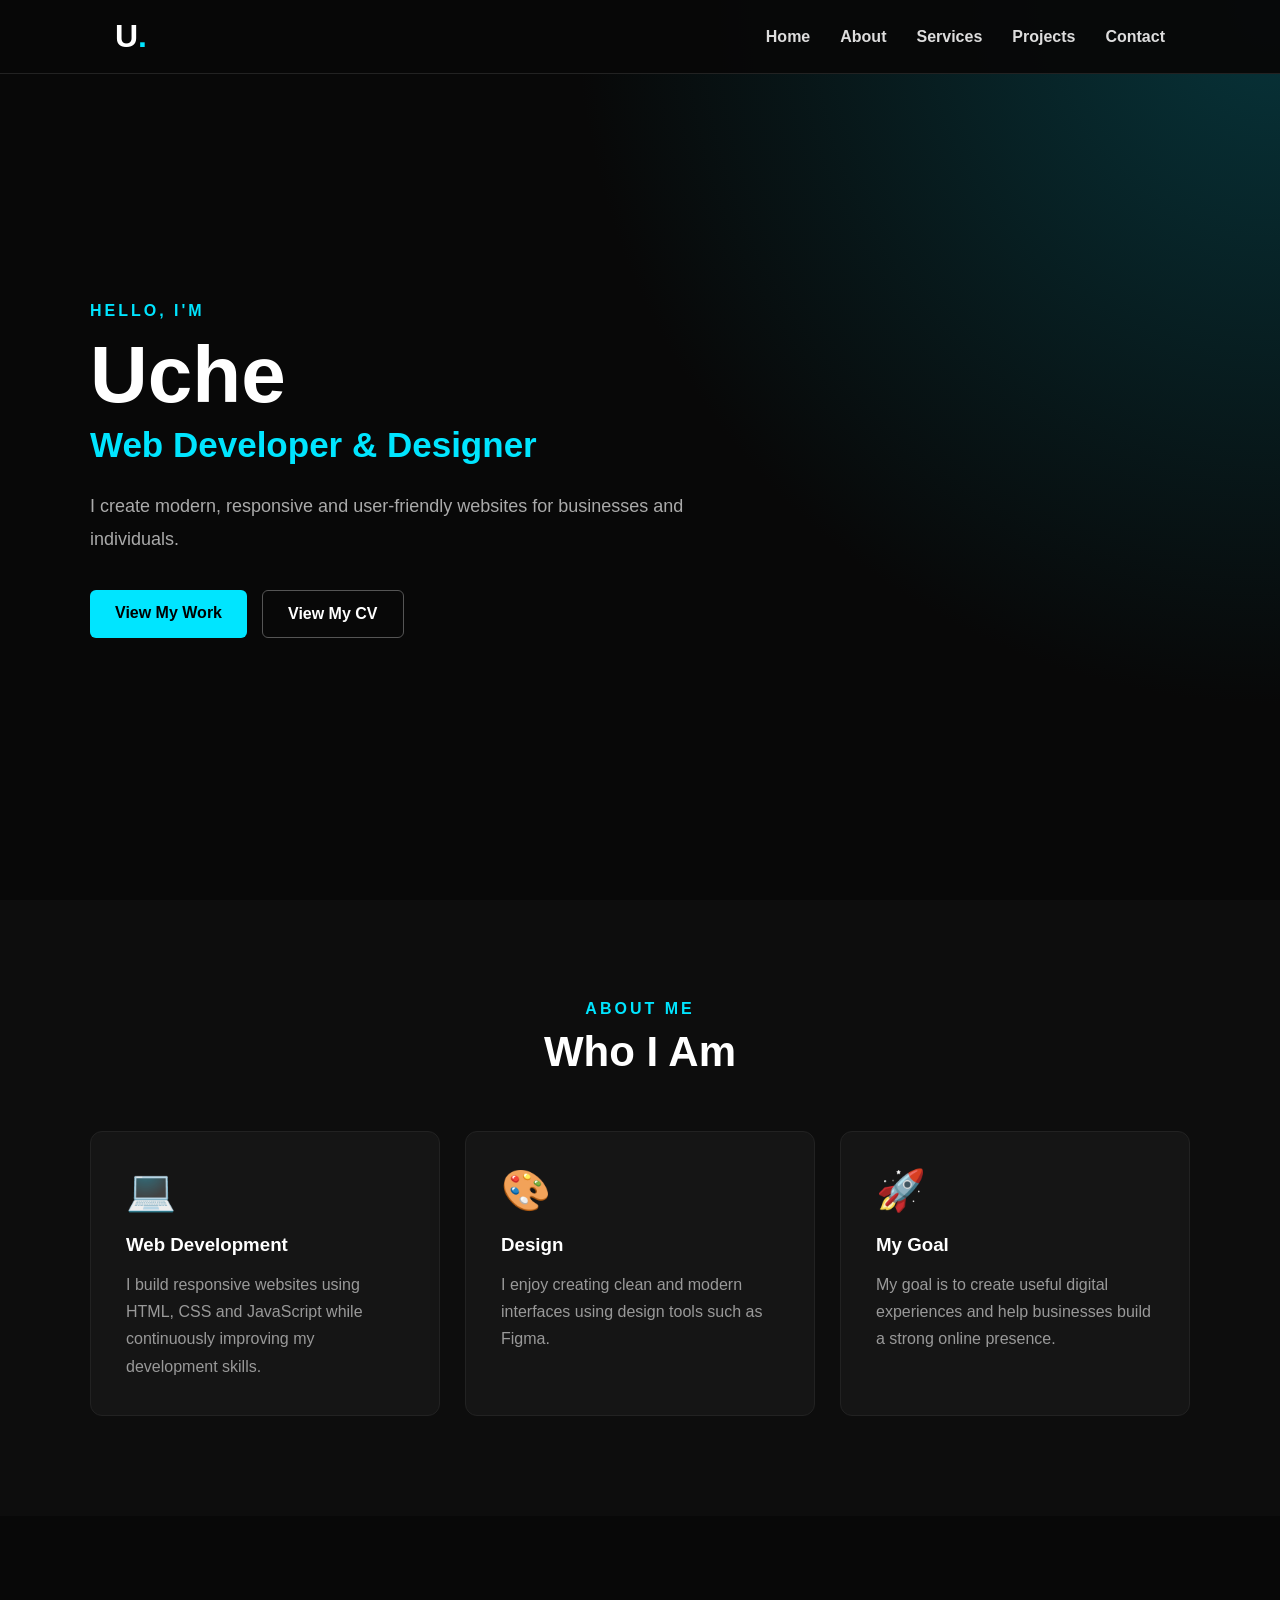
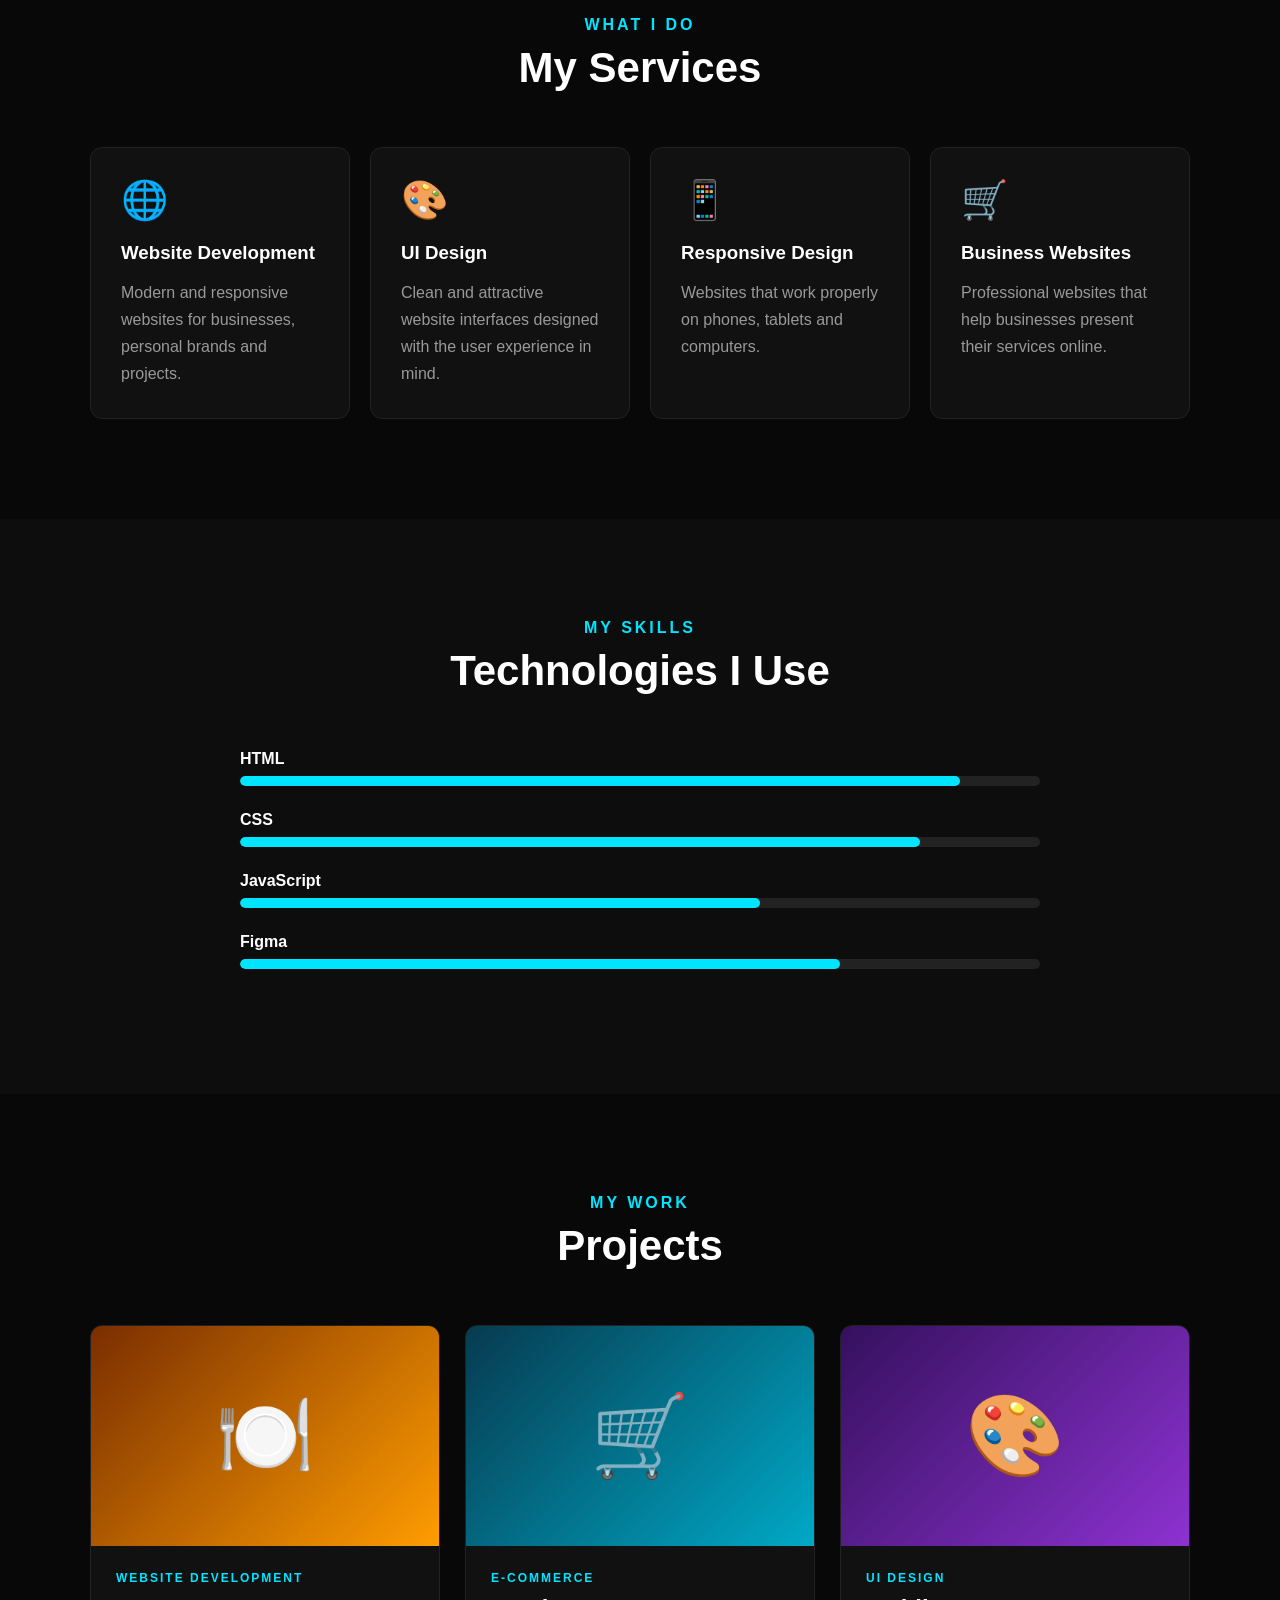
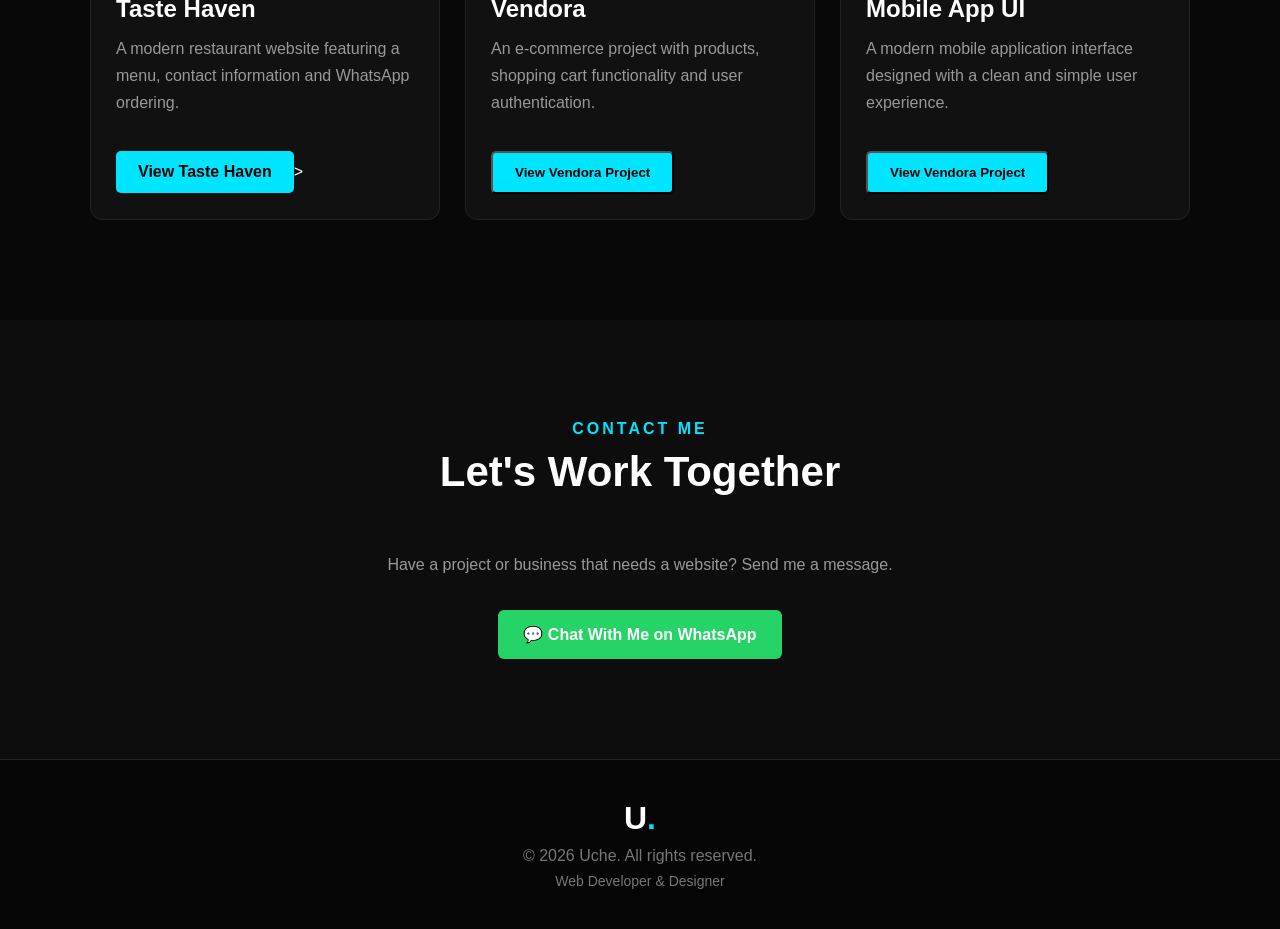
==== index.html @ ce4cdd78 "Update link to Taste Haven project" ====
<!DOCTYPE html>
<html lang="en">
<head>
    <meta charset="UTF-8">
    <meta name="viewport" content="width=device-width, initial-scale=1.0">

    <title>Uche | Web Developer</title>

    <link rel="stylesheet" href="style.css">
</head>

<body>

    <!-- NAVIGATION -->
    <header>
        <nav class="navbar">

            <a href="#home" class="logo">
                U<span>.</span>
            </a>

            <button class="menu-btn" id="menuBtn">
                ☰
            </button>

            <ul class="nav-links" id="navLinks">
                <li><a href="#home">Home</a></li>
                <li><a href="#about">About</a></li>
                <li><a href="#services">Services</a></li>
                <li><a href="#projects">Projects</a></li>
                <li><a href="#contact">Contact</a></li>
            </ul>

        </nav>
    </header>


    <!-- HERO -->
    <section class="hero" id="home">

        <div class="hero-content">

            <p class="hello">HELLO, I'M</p>

            <h1>
                Uche
            </h1>

            <h2>
                Web Developer & Designer
            </h2>

            <p class="hero-text">
                I create modern, responsive and user-friendly
                websites for businesses and individuals.
            </p>


          <div class="hero-buttons">

    <a href="#projects" class="btn">
        View My Work
    </a>

    <a href="cv.html" class="btn outline">
        View My CV
    </a>

</div>
        </div>

    </section>


    <!-- ABOUT -->
    <section class="about" id="about">

        <div class="section-heading">
            <p>ABOUT ME</p>
            <h2>Who I Am</h2>
        </div>

        <div class="about-container">

            <div class="about-box">
                <div class="about-icon">💻</div>

                <h3>Web Development</h3>

                <p>
                    I build responsive websites using HTML,
                    CSS and JavaScript while continuously
                    improving my development skills.
                </p>
            </div>


            <div class="about-box">
                <div class="about-icon">🎨</div>

                <h3>Design</h3>

                <p>
                    I enjoy creating clean and modern
                    interfaces using design tools such
                    as Figma.
                </p>
            </div>


            <div class="about-box">
                <div class="about-icon">🚀</div>

                <h3>My Goal</h3>

                <p>
                    My goal is to create useful digital
                    experiences and help businesses build
                    a strong online presence.
                </p>
            </div>

        </div>

    </section>


    <!-- SERVICES -->
    <section class="services" id="services">

        <div class="section-heading">
            <p>WHAT I DO</p>
            <h2>My Services</h2>
        </div>

        <div class="services-container">

            <div class="service-card">

                <div class="service-icon">
                    🌐
                </div>

                <h3>Website Development</h3>

                <p>
                    Modern and responsive websites for
                    businesses, personal brands and projects.
                </p>

            </div>


            <div class="service-card">

                <div class="service-icon">
                    🎨
                </div>

                <h3>UI Design</h3>

                <p>
                    Clean and attractive website interfaces
                    designed with the user experience in mind.
                </p>

            </div>


            <div class="service-card">

                <div class="service-icon">
                    📱
                </div>

                <h3>Responsive Design</h3>

                <p>
                    Websites that work properly on phones,
                    tablets and computers.
                </p>

            </div>


            <div class="service-card">

                <div class="service-icon">
                    🛒
                </div>

                <h3>Business Websites</h3>

                <p>
                    Professional websites that help businesses
                    present their services online.
                </p>

            </div>

        </div>

    </section>


    <!-- SKILLS -->
    <section class="skills">

        <div class="section-heading">
            <p>MY SKILLS</p>
            <h2>Technologies I Use</h2>
        </div>

        <div class="skills-container">

            <div class="skill">
                <span>HTML</span>
                <div class="skill-bar">
                    <div class="skill-progress html"></div>
                </div>
            </div>


            <div class="skill">
                <span>CSS</span>
                <div class="skill-bar">
                    <div class="skill-progress css"></div>
                </div>
            </div>


            <div class="skill">
                <span>JavaScript</span>
                <div class="skill-bar">
                    <div class="skill-progress javascript"></div>
                </div>
            </div>


            <div class="skill">
                <span>Figma</span>
                <div class="skill-bar">
                    <div class="skill-progress figma"></div>
                </div>
            </div>

        </div>

    </section>


    <!-- PROJECTS -->
    <section class="projects" id="projects">

        <div class="section-heading">
            <p>MY WORK</p>
            <h2>Projects</h2>
        </div>


        <div class="projects-container">

            <!-- PROJECT 1 -->
            <div class="project-card">

                <div class="project-image restaurant">
                    <span>🍽️</span>
                </div>

                <div class="project-content">

                    <p class="project-type">
                        WEBSITE DEVELOPMENT
                    </p>

                    <h3>Taste Haven</h3>

                    <p>
                        A modern restaurant website featuring
                        a menu, contact information and
                        WhatsApp ordering.
                    </p>

<a href="taste-haven/" class="project-button">
    View Taste Haven
</a>>

                </div>

            </div>


            <!-- PROJECT 2 -->
            <div class="project-card">

                <div class="project-image ecommerce">
                    <span>🛒</span>
                </div>

                <div class="project-content">

                    <p class="project-type">
                        E-COMMERCE
                    </p>

                    <h3>Vendora</h3>

                    <p>
                        An e-commerce project with products,
                        shopping cart functionality and
                        user authentication.
                    </p>

                    <button onclick="showComingSoon(this)" class="project-button">
    View Vendora Project
</button>

                </div>

            </div>


            <!-- PROJECT 3 -->
            <div class="project-card">

                <div class="project-image design">
                    <span>🎨</span>
                </div>

                <div class="project-content">

                    <p class="project-type">
                        UI DESIGN
                    </p>

                    <h3>Mobile App UI</h3>

                    <p>
                        A modern mobile application interface
                        designed with a clean and simple
                        user experience.
                    </p>

                    <button onclick="showComingSoon(this)" class="project-button">
    View Vendora Project
</button>

                </div>

            </div>

        </div>

    </section>


    <!-- CONTACT -->
    <section class="contact" id="contact">

        <div class="section-heading">
            <p>CONTACT ME</p>
            <h2>Let's Work Together</h2>
        </div>

        <div class="contact-container">

            <p>
                Have a project or business that needs a website?
                Send me a message.
            </p>

            <a
                href="https://wa.me/2349128685771"
                target="_blank"
                class="whatsapp-btn">

                💬 Chat With Me on WhatsApp

            </a>

        </div>

    </section>


    <!-- FOOTER -->
    <footer>

        <div class="footer-logo">
            U<span>.</span>
        </div>

        <p>
            © 2026 Uche. All rights reserved.
        </p>

        <p class="footer-small">
            Web Developer & Designer
        </p>

    </footer>


    <script src="script.js"></script>

</body>
</html>
---- style.css ----
* {
    margin: 0;
    padding: 0;
    box-sizing: border-box;
}

html {
    scroll-behavior: smooth;
}

body {
    font-family: Arial, Helvetica, sans-serif;
    background: #080808;
    color: #ffffff;
}


/* =========================
   NAVIGATION
========================= */

header {
    position: fixed;
    top: 0;
    left: 0;
    width: 100%;
    z-index: 1000;

    background: rgba(8, 8, 8, 0.95);
    border-bottom: 1px solid #222;
}

.navbar {
    max-width: 1100px;
    margin: auto;

    padding: 18px 25px;

    display: flex;
    align-items: center;
    justify-content: space-between;
}

.logo {
    text-decoration: none;
    color: white;

    font-size: 32px;
    font-weight: bold;
}

.logo span {
    color: #00e5ff;
}

.nav-links {
    display: flex;
    list-style: none;
    gap: 30px;
}

.nav-links a {
    text-decoration: none;
    color: #ddd;
    font-weight: 600;
    transition: 0.3s;
}

.nav-links a:hover {
    color: #00e5ff;
}

.menu-btn {
    display: none;

    background: none;
    border: none;

    color: white;
    font-size: 28px;

    cursor: pointer;
}


/* =========================
   HERO
========================= */

.hero {
    min-height: 100vh;

    display: flex;
    align-items: center;

    padding: 120px 25px 80px;

    background:
        radial-gradient(
            circle at top right,
            #07343a,
            #080808 45%
        );
}

.hero-content {
    max-width: 1100px;
    width: 100%;
    margin: auto;
}

.hello {
    color: #00e5ff;
    font-weight: bold;
    letter-spacing: 3px;
    margin-bottom: 15px;
}

.hero h1 {
    font-size: 80px;
    line-height: 1;
    margin-bottom: 10px;
}

.hero h2 {
    font-size: 35px;
    color: #00e5ff;
    margin-bottom: 25px;
}

.hero-text {
    max-width: 600px;

    color: #aaa;

    font-size: 18px;
    line-height: 1.8;

    margin-bottom: 35px;
}

.hero-buttons {
    display: flex;
    gap: 15px;
}

.btn {
    display: inline-block;

    padding: 14px 25px;

    background: #00e5ff;
    color: #000;

    text-decoration: none;

    border-radius: 6px;

    font-weight: bold;

    transition: 0.3s;
}

.btn:hover {
    transform: translateY(-3px);
}

.btn.outline {
    background: transparent;
    color: white;
    border: 1px solid #555;
}

.btn.outline:hover {
    border-color: #00e5ff;
    color: #00e5ff;
}


/* =========================
   SECTIONS
========================= */

section {
    padding: 100px 25px;
}

.section-heading {
    text-align: center;
    margin-bottom: 55px;
}

.section-heading p {
    color: #00e5ff;

    font-weight: bold;
    letter-spacing: 3px;

    margin-bottom: 10px;
}

.section-heading h2 {
    font-size: 42px;
}


/* =========================
   ABOUT
========================= */

.about {
    background: #0d0d0d;
}

.about-container {
    max-width: 1100px;
    margin: auto;

    display: grid;

    grid-template-columns:
        repeat(3, 1fr);

    gap: 25px;
}

.about-box {
    padding: 35px;

    background: #151515;

    border: 1px solid #222;

    border-radius: 12px;

    transition: 0.3s;
}

.about-box:hover {
    transform: translateY(-7px);
    border-color: #00e5ff;
}

.about-icon {
    font-size: 40px;
    margin-bottom: 20px;
}

.about-box h3 {
    margin-bottom: 15px;
}

.about-box p {
    color: #999;
    line-height: 1.7;
}


/* =========================
   SERVICES
========================= */

.services-container {
    max-width: 1100px;
    margin: auto;

    display: grid;

    grid-template-columns:
        repeat(4, 1fr);

    gap: 20px;
}

.service-card {
    padding: 30px;

    background: #111;

    border: 1px solid #222;

    border-radius: 12px;

    transition: 0.3s;
}

.service-card:hover {
    transform: translateY(-7px);
    border-color: #00e5ff;
}

.service-icon {
    font-size: 38px;
    margin-bottom: 20px;
}

.service-card h3 {
    margin-bottom: 15px;
}

.service-card p {
    color: #999;
    line-height: 1.7;
}


/* =========================
   SKILLS
========================= */

.skills {
    background: #0d0d0d;
}

.skills-container {
    max-width: 800px;
    margin: auto;
}

.skill {
    margin-bottom: 25px;
}

.skill span {
    display: block;
    margin-bottom: 8px;
    font-weight: bold;
}

.skill-bar {
    height: 10px;

    background: #222;

    border-radius: 20px;

    overflow: hidden;
}

.skill-progress {
    height: 100%;

    background: #00e5ff;

    border-radius: 20px;
}

.html {
    width: 90%;
}

.css {
    width: 85%;
}

.javascript {
    width: 65%;
}

.figma {
    width: 75%;
}


/* =========================
   PROJECTS
========================= */

.projects-container {
    max-width: 1100px;
    margin: auto;

    display: grid;

    grid-template-columns:
        repeat(3, 1fr);

    gap: 25px;
}

.project-card {
    background: #111;

    border: 1px solid #222;

    border-radius: 12px;

    overflow: hidden;

    transition: 0.3s;
}

.project-card:hover {
    transform: translateY(-8px);
    border-color: #00e5ff;
}

.project-image {
    height: 220px;

    display: flex;

    align-items: center;
    justify-content: center;

    font-size: 80px;
}

.restaurant {
    background: linear-gradient(
        135deg,
        #7a2e00,
        #ff9d00
    );
}

.ecommerce {
    background: linear-gradient(
        135deg,
        #063b50,
        #00a9c7
    );
}

.design {
    background: linear-gradient(
        135deg,
        #35105e,
        #8d32d1
    );
}

.project-content {
    padding: 25px;
}

.project-type {
    color: #00e5ff;

    font-size: 12px;

    font-weight: bold;

    letter-spacing: 2px;

    margin-bottom: 10px;
}

.project-content h3 {
    font-size: 24px;

    margin-bottom: 12px;
}

.project-content p:not(.project-type) {
    color: #999;

    line-height: 1.7;

    margin-bottom: 20px;
}

.project-btn {
    background: transparent;

    border: 1px solid #00e5ff;

    color: #00e5ff;

    padding: 10px 18px;

    border-radius: 5px;

    cursor: pointer;

    font-weight: bold;
}

.project-btn:hover {
    background: #00e5ff;
    color: #000;
}


/* =========================
   CONTACT
========================= */

.contact {
    background: #0d0d0d;

    text-align: center;
}

.contact-container {
    max-width: 650px;
    margin: auto;
}

.contact-container > p {
    color: #999;

    line-height: 1.8;

    margin-bottom: 30px;
}

.whatsapp-btn {
    display: inline-block;

    padding: 15px 25px;

    background: #25d366;

    color: white;

    text-decoration: none;

    border-radius: 6px;

    font-weight: bold;

    transition: 0.3s;
}

.whatsapp-btn:hover {
    transform: translateY(-3px);
}


/* =========================
   FOOTER
========================= */

footer {
    text-align: center;

    padding: 40px 20px;

    background: #050505;

    border-top: 1px solid #222;
}

.footer-logo {
    font-size: 32px;
    font-weight: bold;
    margin-bottom: 10px;
}

.footer-logo span {
    color: #00e5ff;
}

footer p {
    color: #777;
}

.footer-small {
    margin-top: 8px;
    font-size: 14px;
}


/* =========================
   MOBILE
========================= */

@media (max-width: 800px) {

    .menu-btn {
        display: block;
    }

    .nav-links {
        position: absolute;

        top: 70px;
        left: 0;

        width: 100%;

        background: #0b0b0b;

        flex-direction: column;

        align-items: center;

        padding: 25px;

        display: none;
    }

    .nav-links.active {
        display: flex;
    }

    .hero h1 {
        font-size: 60px;
    }

    .hero h2 {
        font-size: 27px;
    }

    .about-container,
    .services-container,
    .projects-container {
        grid-template-columns: 1fr;
    }

    .hero-buttons {
        flex-direction: column;

        max-width: 220px;
    }

    .section-heading h2 {
        font-size: 34px;
    }
}


@media (max-width: 450px) {

    .hero h1 {
        font-size: 50px;
    }

    .hero h2 {
        font-size: 23px;
    }

    .hero-text {
        font-size: 16px;
    }

    section {
        padding: 75px 20px;
    }
}


/* =========================
   CV PAGE
========================= */

.cv-page {
    background: #eeeeee;
    color: #111;
    padding: 40px 20px;
}

.cv-container {
    max-width: 900px;
    margin: auto;

    background: white;

    padding: 55px;

    box-shadow: 0 10px 40px rgba(0, 0, 0, 0.12);
}

.cv-top {
    display: flex;

    align-items: flex-start;
    justify-content: space-between;

    gap: 30px;

    padding-bottom: 30px;

    border-bottom: 3px solid #00e5ff;
}

.cv-top h1 {
    font-size: 42px;
    letter-spacing: 2px;
}

.cv-top h2 {
    color: #555;
    font-size: 20px;
    font-weight: normal;

    margin-top: 8px;
}

.back-button {
    text-decoration: none;

    background: #111;
    color: white;

    padding: 11px 17px;

    border-radius: 5px;

    white-space: nowrap;
}

.back-button:hover {
    background: #00e5ff;
    color: #000;
}

.cv-section {
    margin-top: 35px;
}

.cv-section h3 {
    font-size: 17px;

    color: #00a8bd;

    letter-spacing: 2px;

    margin-bottom: 15px;

    border-bottom: 1px solid #ddd;

    padding-bottom: 8px;
}

.cv-section p {
    color: #444;

    line-height: 1.8;
}

.cv-skills {
    display: flex;

    flex-wrap: wrap;

    gap: 10px;
}

.cv-skills span {
    background: #f0fafa;

    border: 1px solid #b8e9ef;

    padding: 9px 14px;

    border-radius: 5px;

    font-size: 14px;
}

.cv-project {
    margin-bottom: 25px;
}

.cv-project h4 {
    font-size: 19px;

    margin-bottom: 8px;
}

.cv-project .technology {
    margin-top: 8px;

    color: #00a8bd;

    font-size: 14px;

    font-weight: bold;
}

.cv-list {
    padding-left: 20px;
}

.cv-list li {
    margin-bottom: 10px;

    color: #444;
}

.cv-whatsapp {
    display: inline-block;

    margin-top: 15px;

    padding: 12px 20px;

    background: #25d366;

    color: white;

    text-decoration: none;

    border-radius: 5px;

    font-weight: bold;
}

.cv-footer {
    margin-top: 50px;

    padding-top: 20px;

    border-top: 1px solid #ddd;

    text-align: center;

    color: #888;
}


/* CV MOBILE */

@media (max-width: 650px) {

    .cv-page {
        padding: 0;
    }

    .cv-container {
        padding: 30px 22px;

        box-shadow: none;
    }

    .cv-top {
        flex-direction: column;
    }

    .cv-top h1 {
        font-size: 32px;
    }

    .cv-top h2 {
        font-size: 17px;
    }

    .back-button {
        align-self: flex-start;
    }
}

/* =========================
   PROJECT BUTTON
========================= */

.project-button {
    display: inline-block;
    margin-top: 15px;
    padding: 12px 22px;
    background: #00e5ff;
    color: #000;
    text-decoration: none;
    border-radius: 5px;
    font-weight: bold;
    transition: 0.3s ease;
}

.project-button:hover {
    background: #ffffff;
    color: #000;
    transform: translateY(-2px);
}
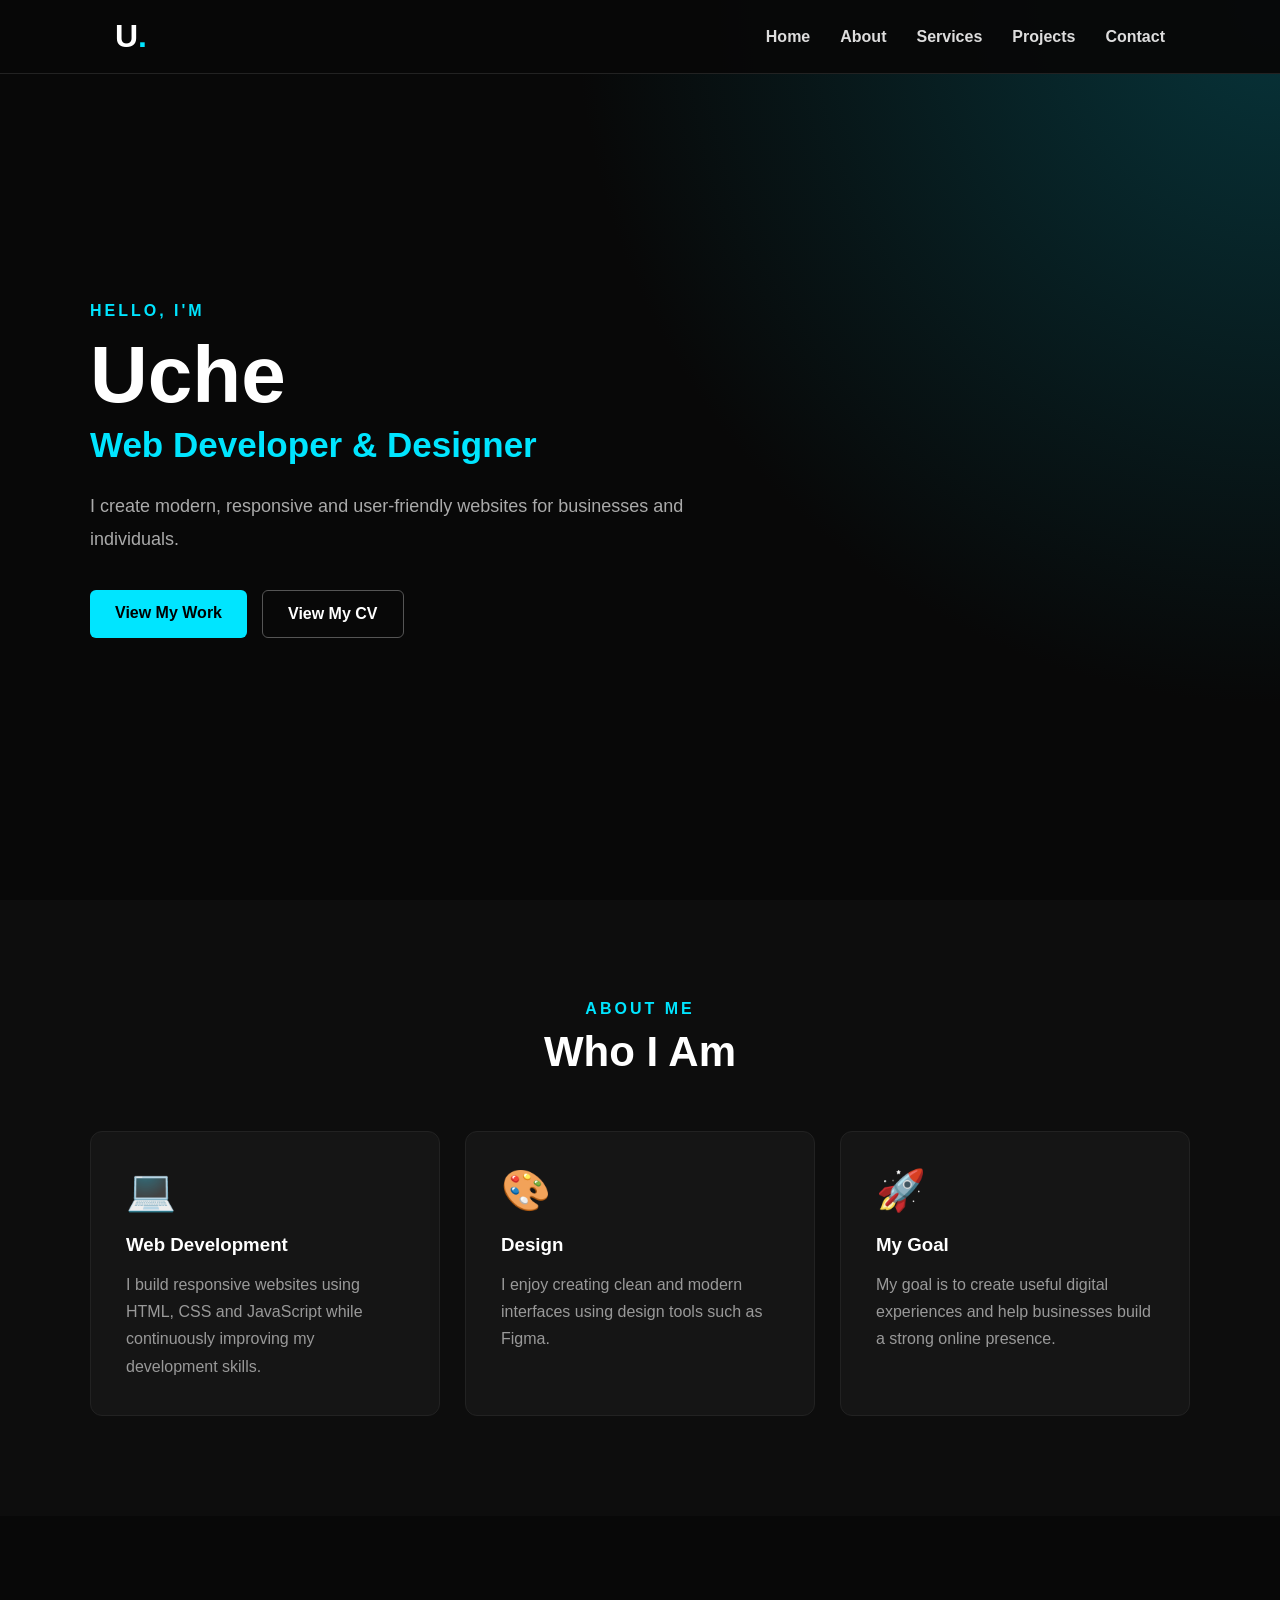
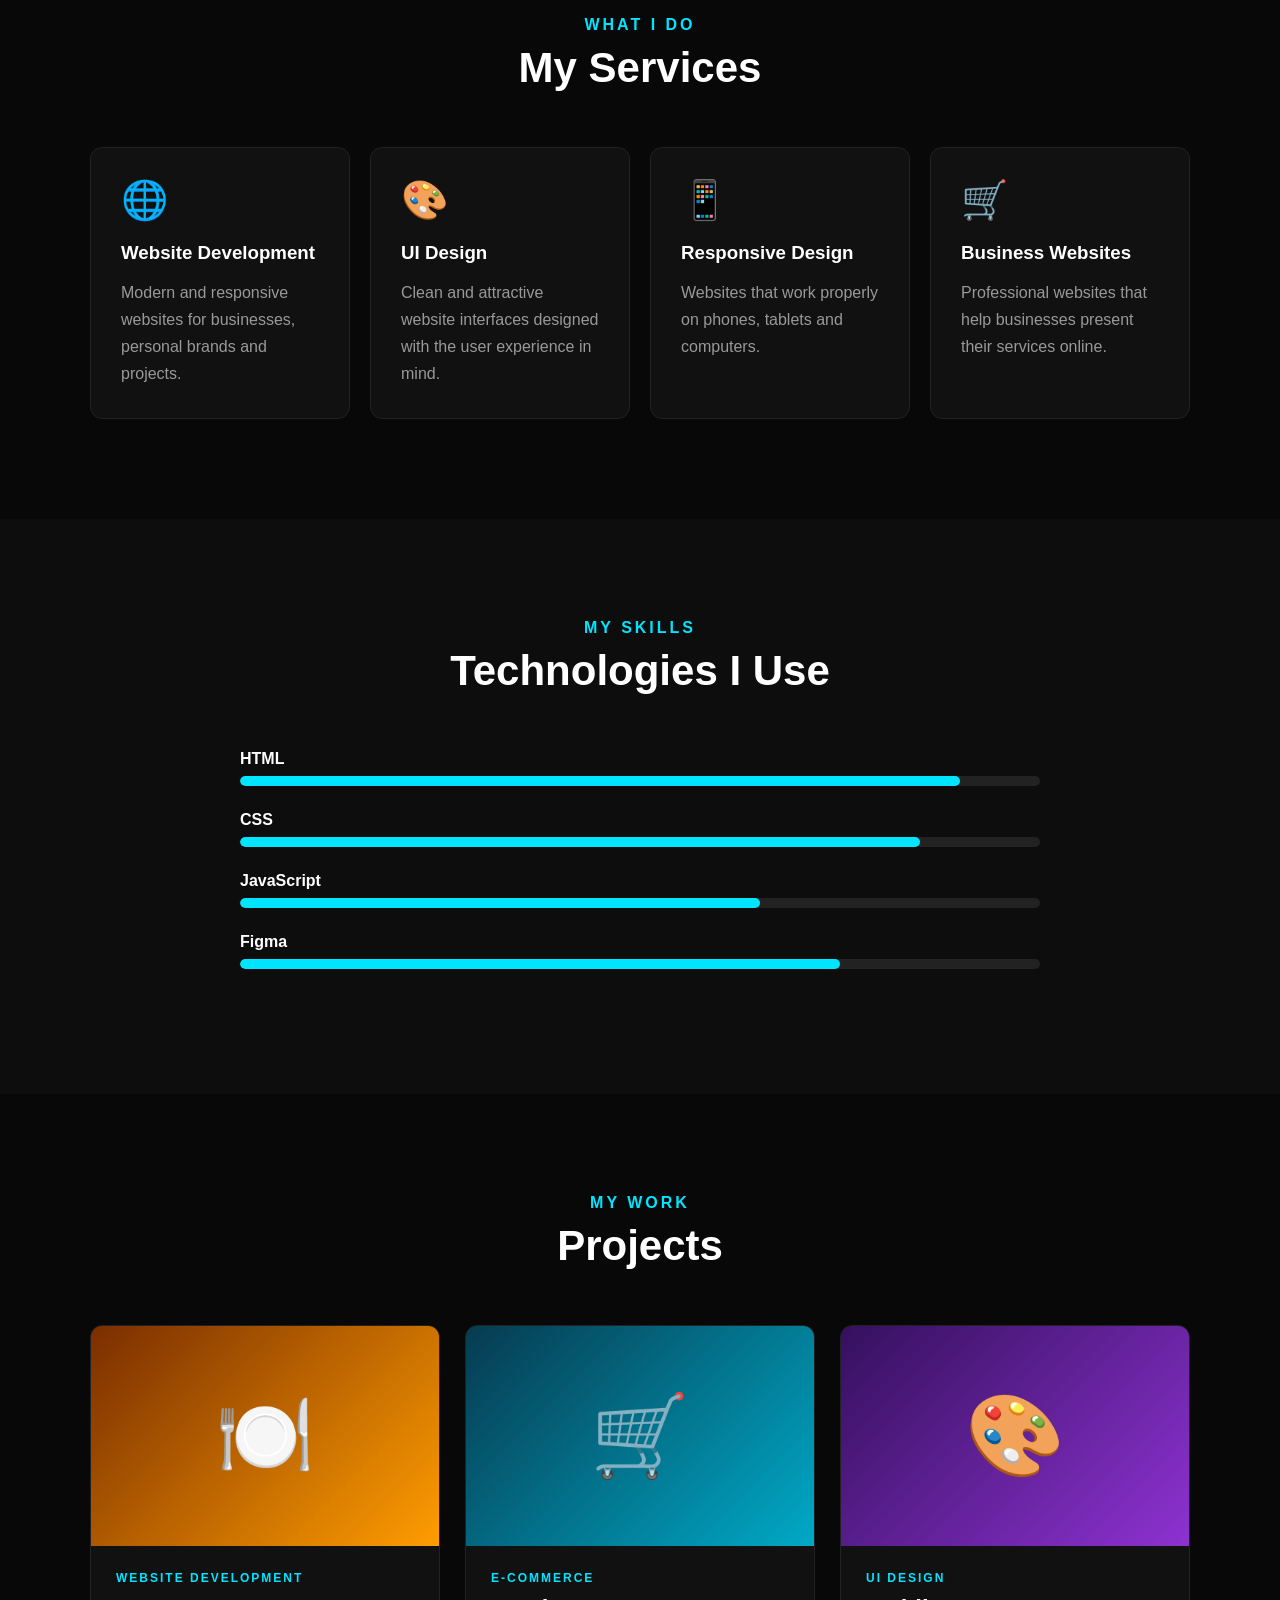
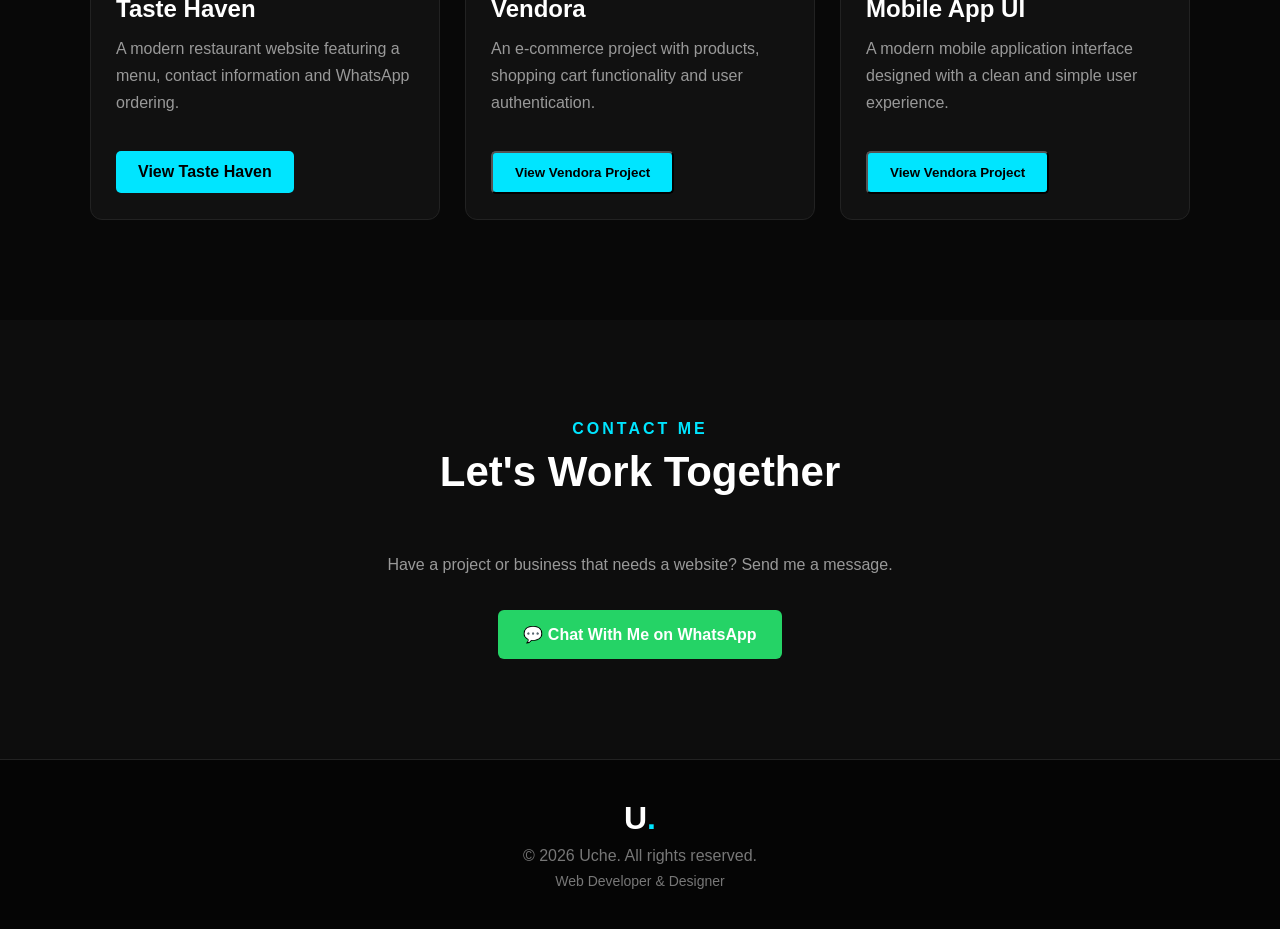
==== commit 6b68ab65: "Fix closing tag for project button link" ====
--- a/index.html
+++ b/index.html
@@ -281,9 +281,9 @@
                         WhatsApp ordering.
                     </p>
 
-<a href="taste-haven/" class="project-button">
+<a href="taste-haven/index.html" class="project-button">
     View Taste Haven
-</a>>
+</a>
 
                 </div>
 
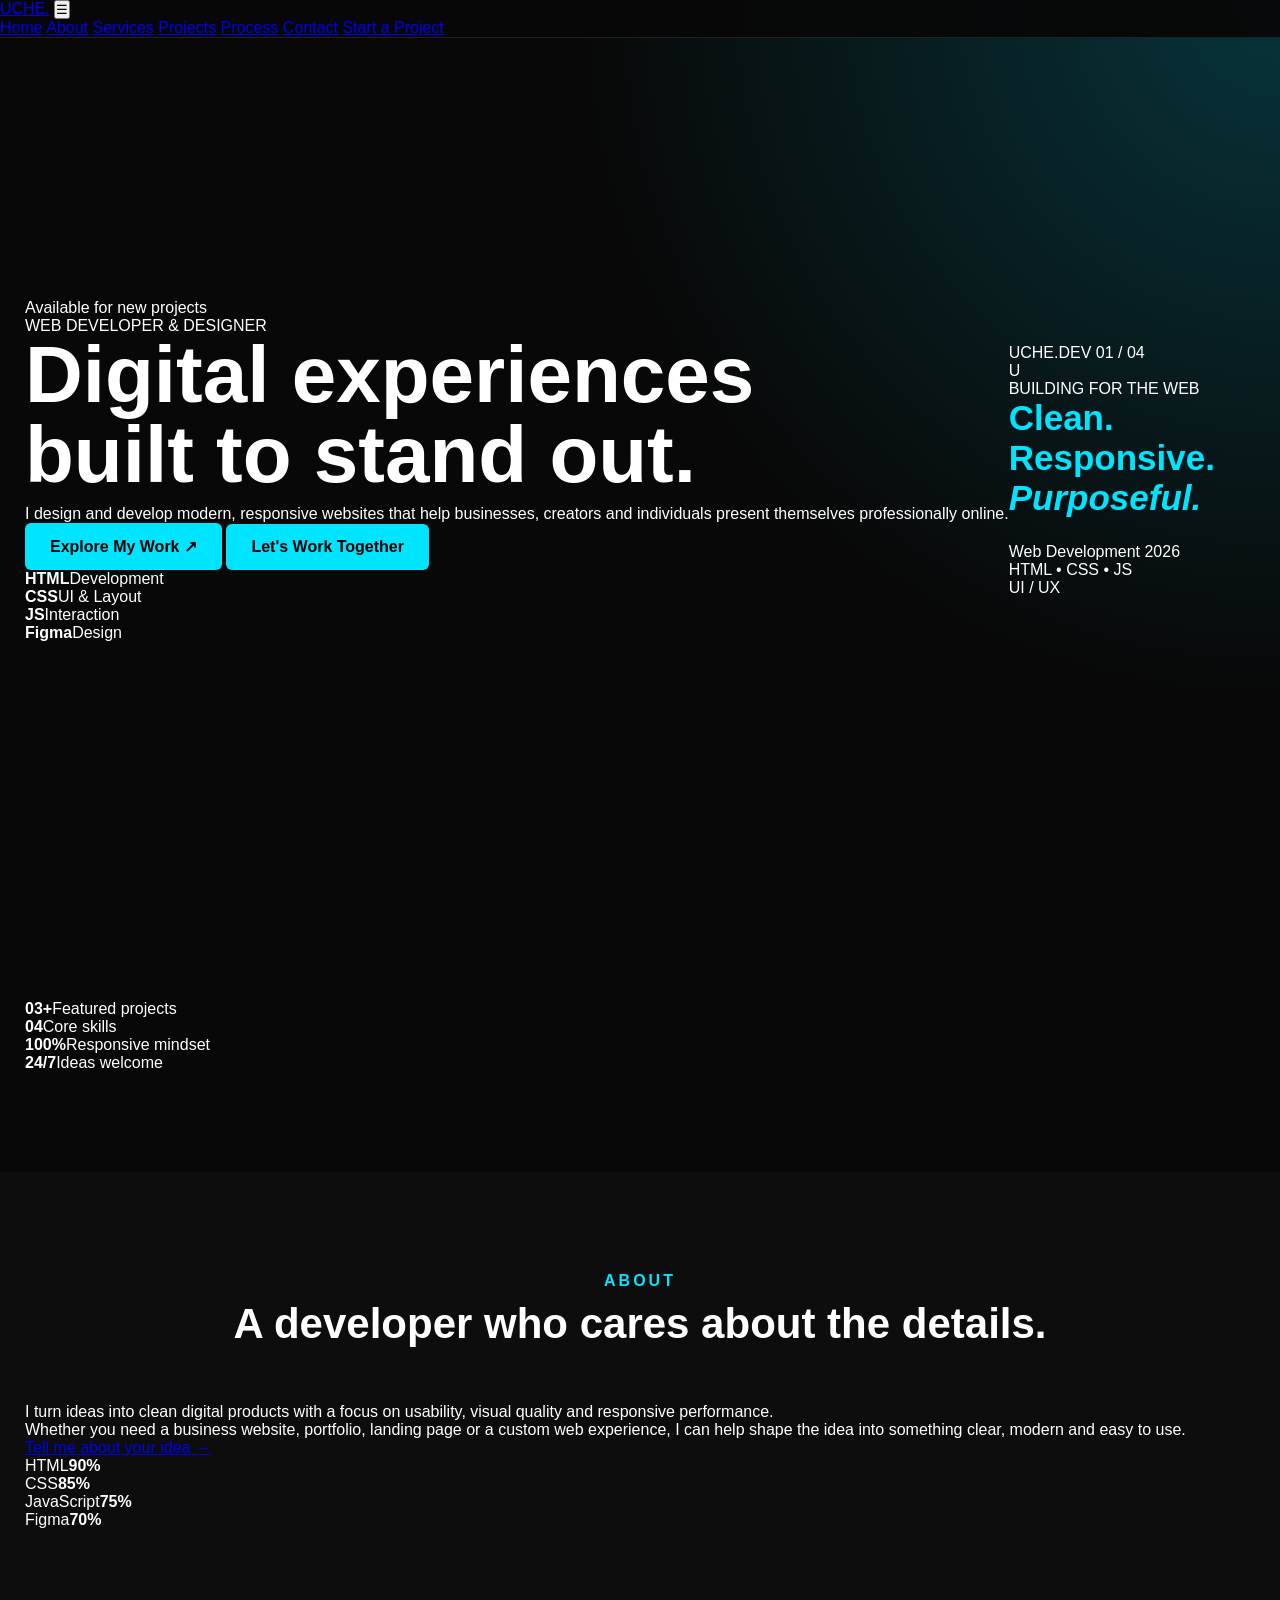
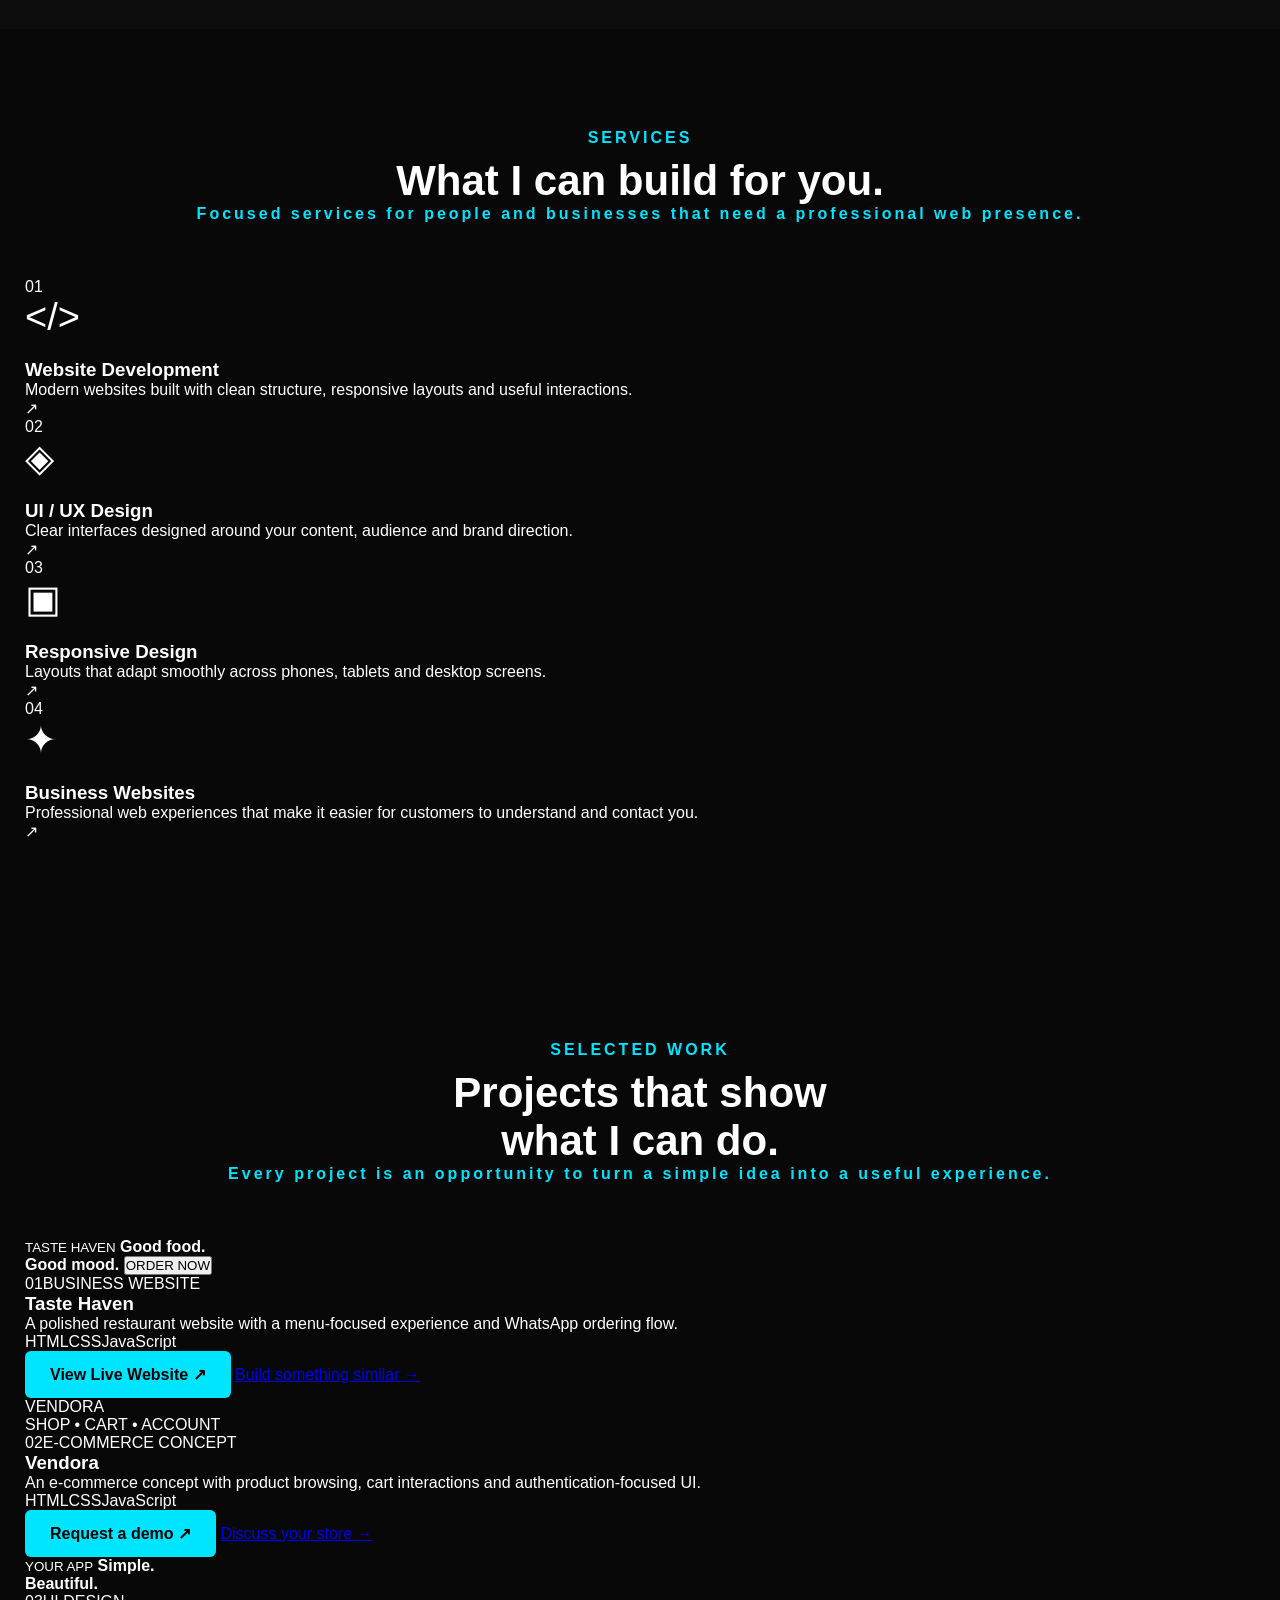
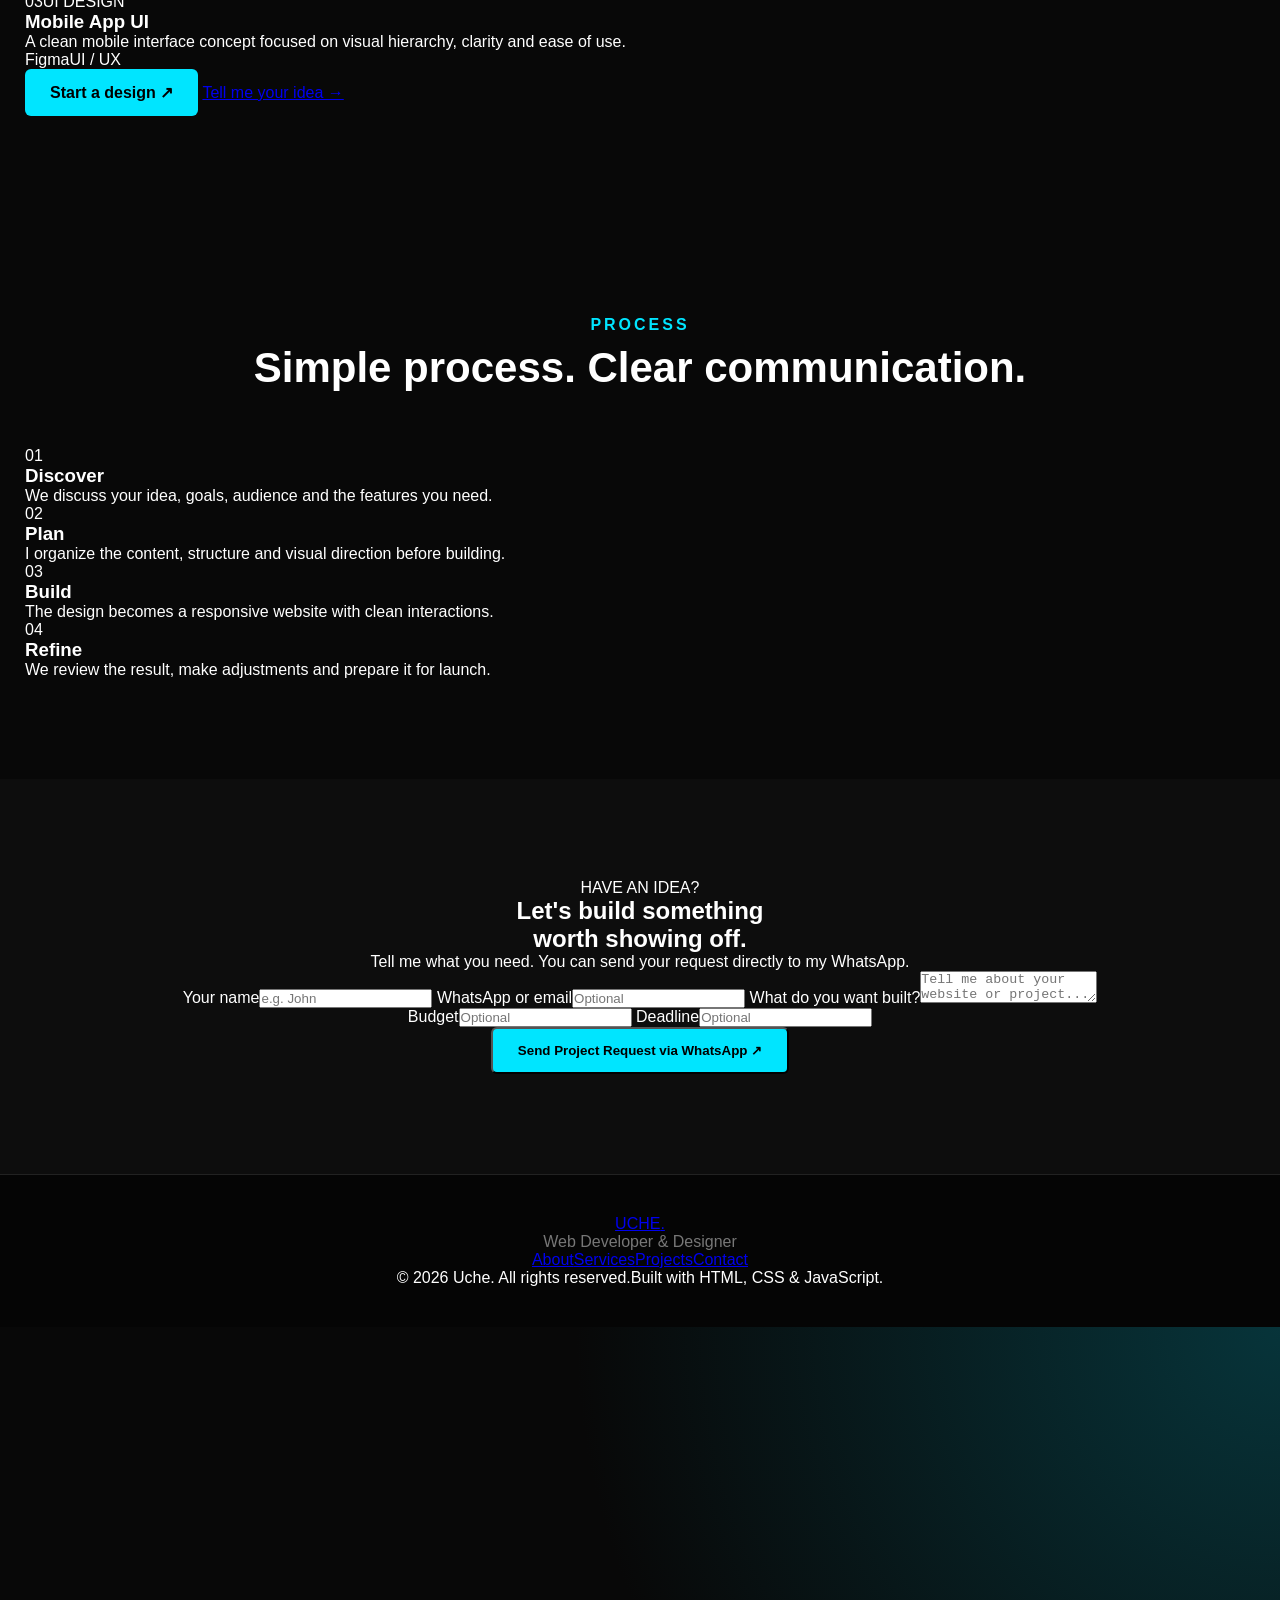
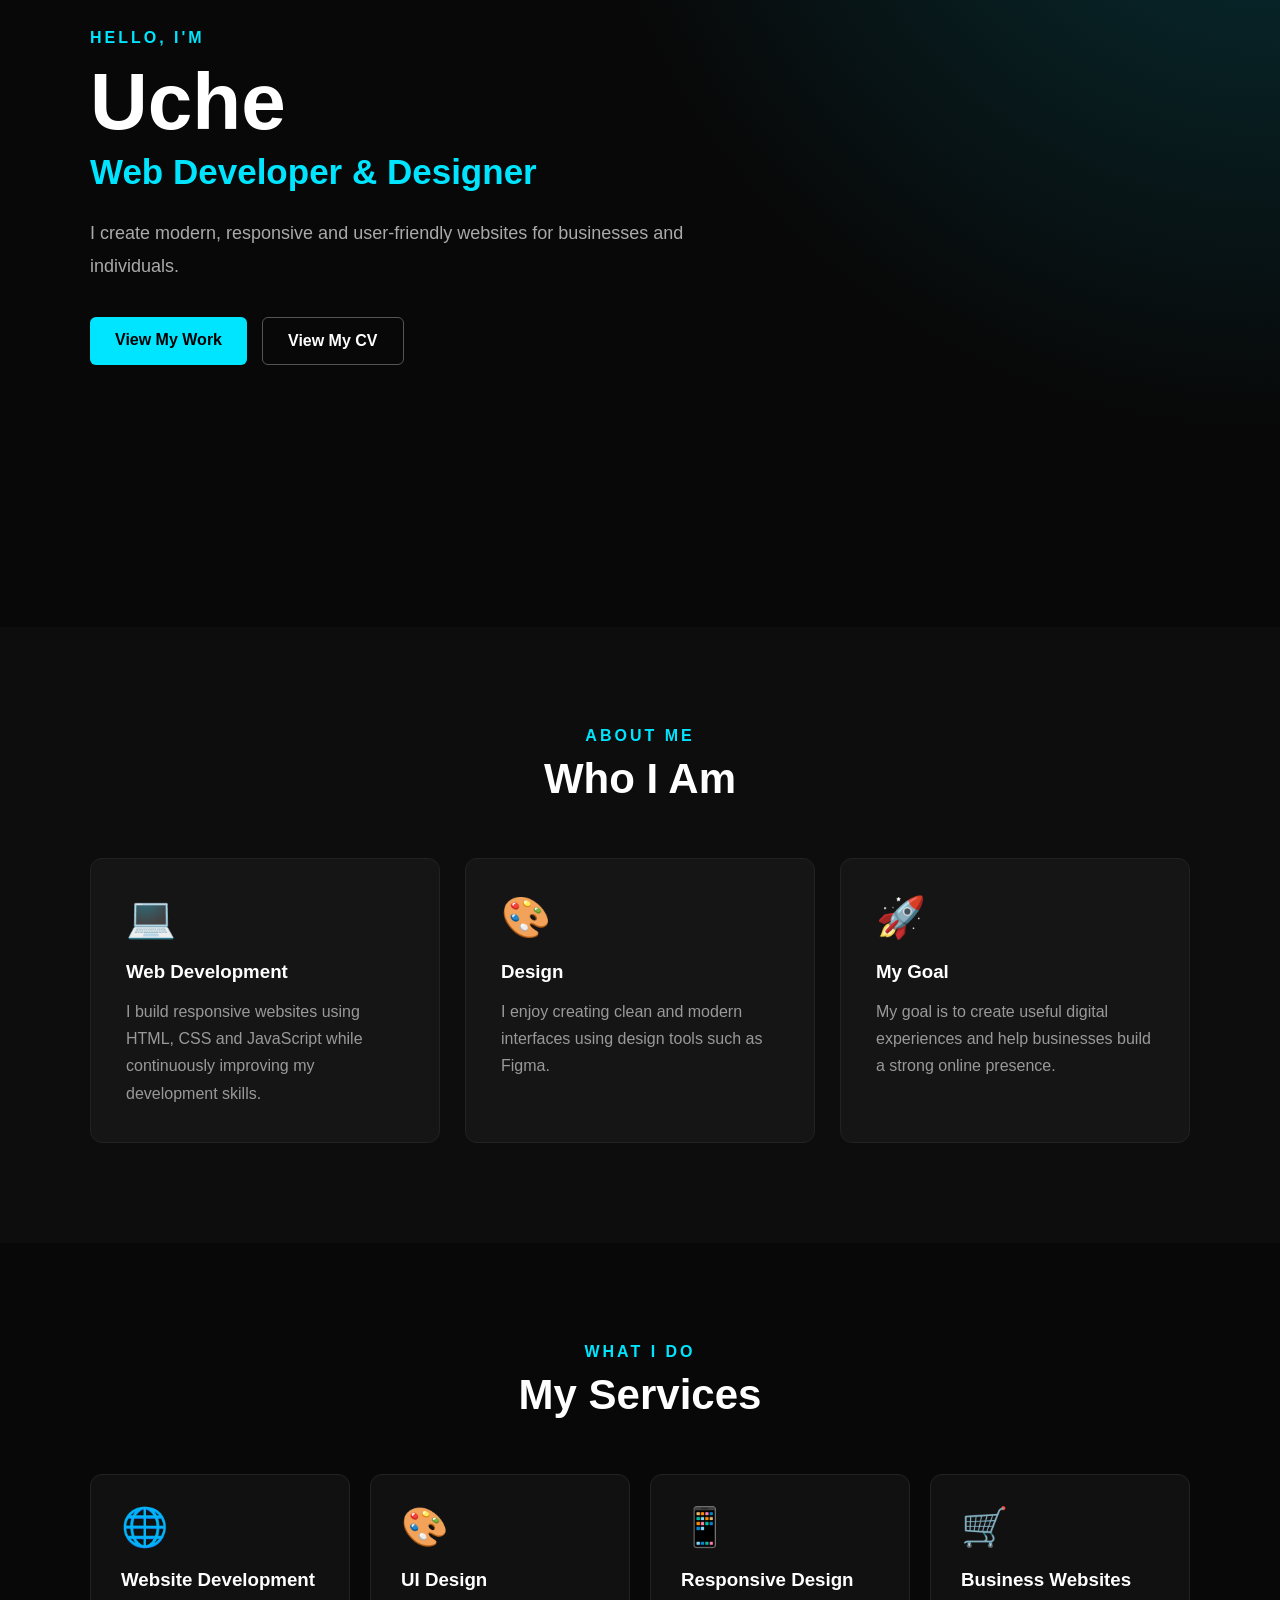
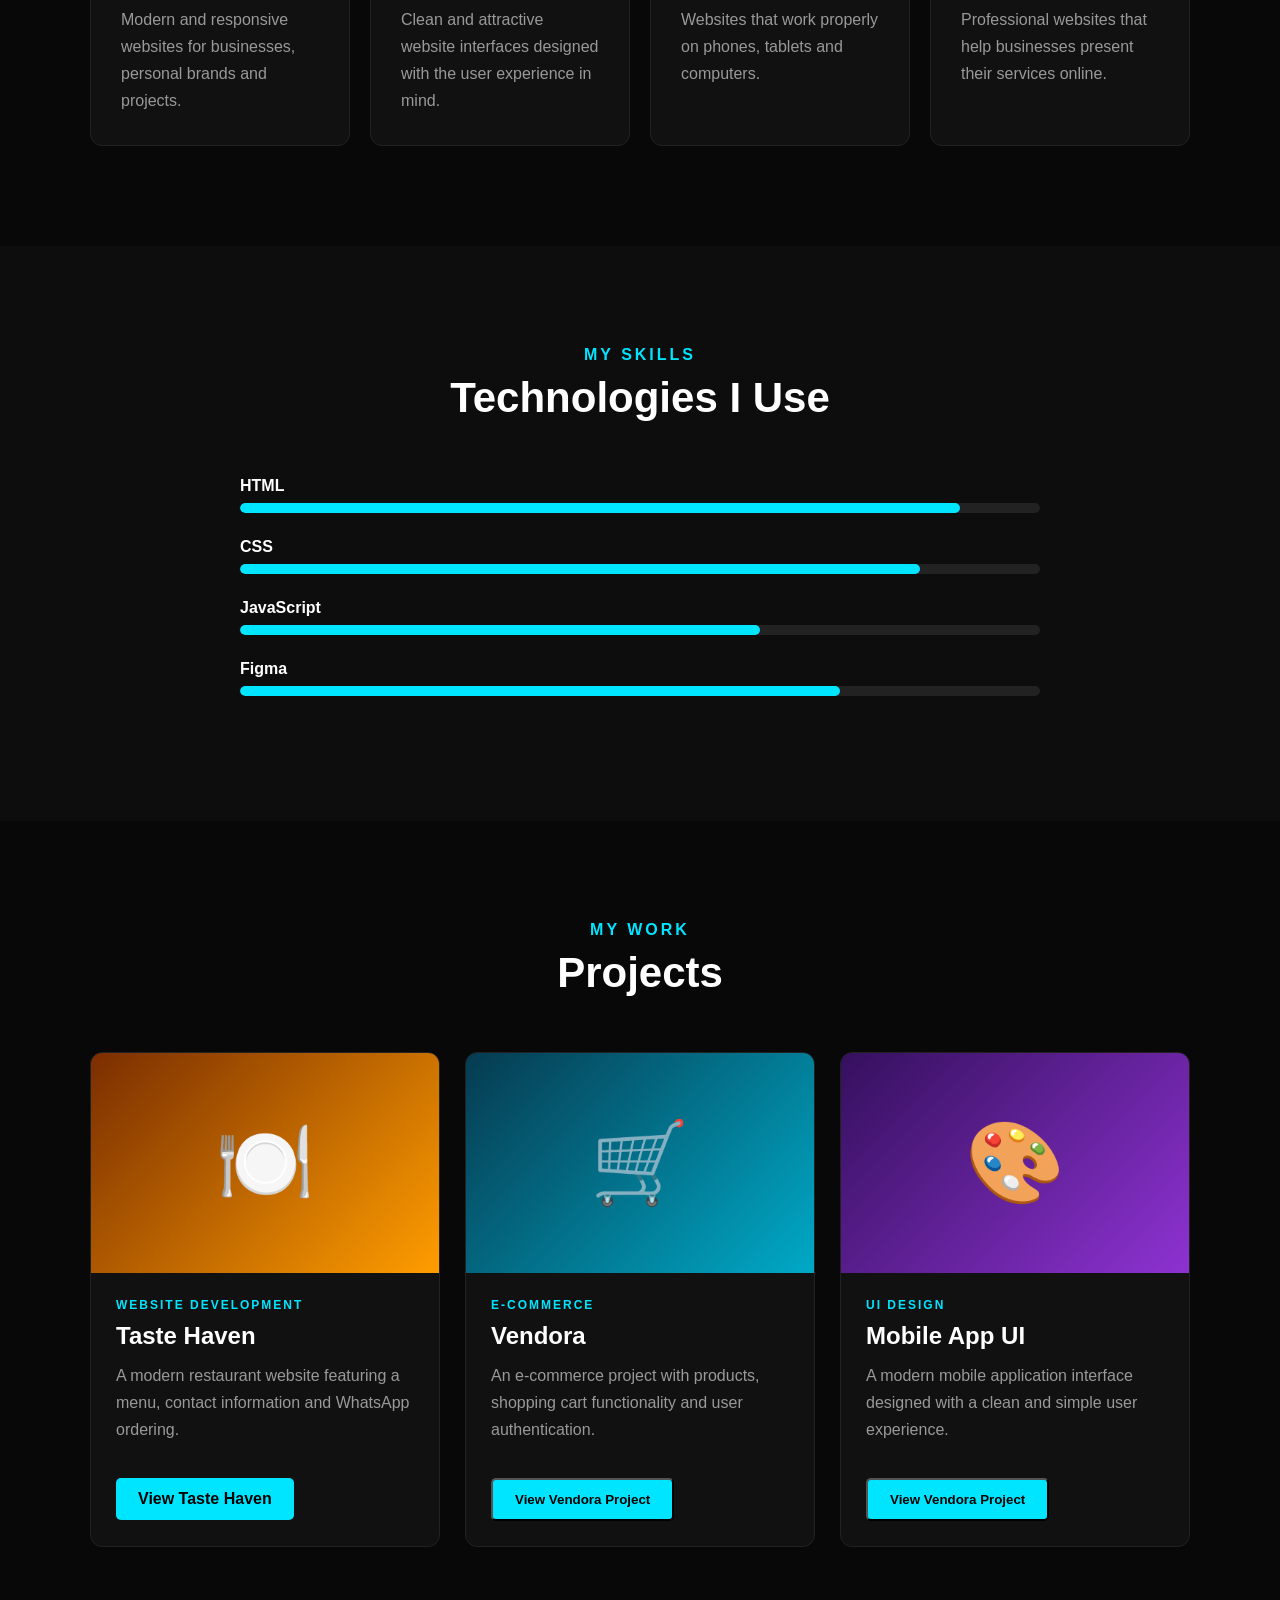
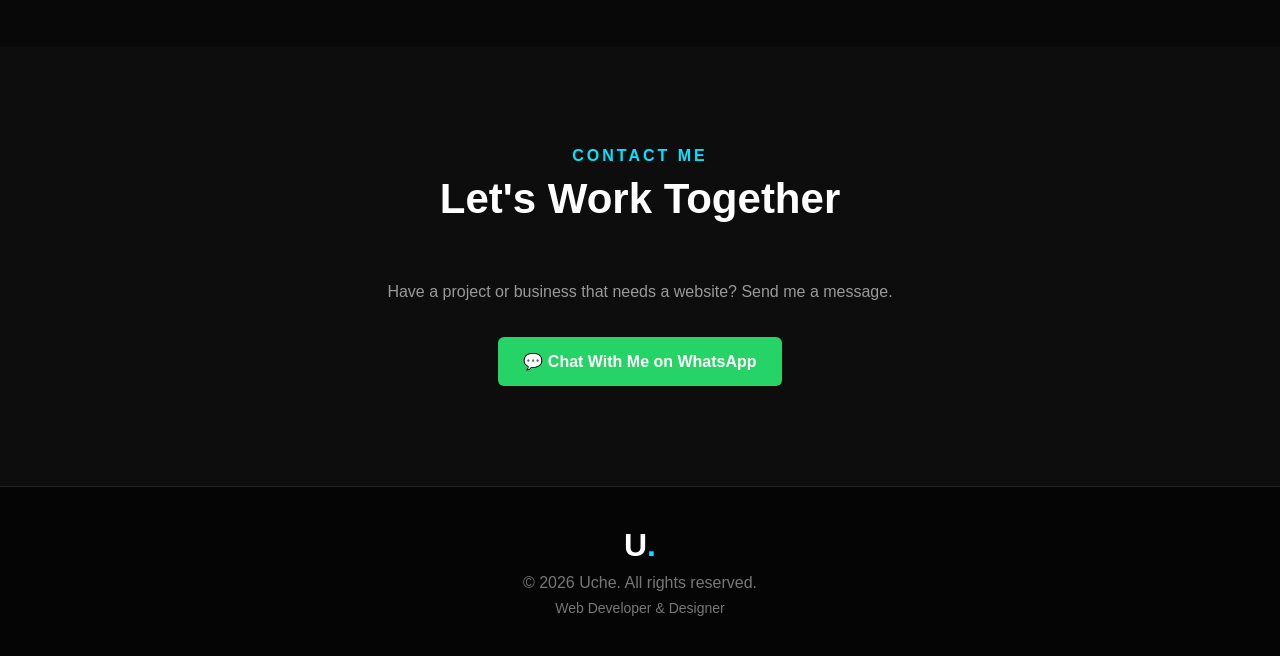
==== commit 81931e69: "Refactor index.html for improved structure and content Added meta description and updated title in t" ====
--- a/index.html
+++ b/index.html
@@ -1,39 +1,300 @@
 <!DOCTYPE html>
 <html lang="en">
 <head>
-    <meta charset="UTF-8">
-    <meta name="viewport" content="width=device-width, initial-scale=1.0">
-
-    <title>Uche | Web Developer</title>
-
-    <link rel="stylesheet" href="style.css">
+  <meta charset="UTF-8">
+  <meta name="viewport" content="width=device-width, initial-scale=1.0">
+  <meta name="description" content="Uche — Web Developer & Designer building modern, responsive websites for businesses and creators.">
+  <title>Uche — Web Developer & Designer</title>
+  <link rel="stylesheet" href="style.css">
 </head>
-
 <body>
 
-    <!-- NAVIGATION -->
-    <header>
-        <nav class="navbar">
-
-            <a href="#home" class="logo">
-                U<span>.</span>
-            </a>
-
-            <button class="menu-btn" id="menuBtn">
-                ☰
-            </button>
-
-            <ul class="nav-links" id="navLinks">
-                <li><a href="#home">Home</a></li>
-                <li><a href="#about">About</a></li>
-                <li><a href="#services">Services</a></li>
-                <li><a href="#projects">Projects</a></li>
-                <li><a href="#contact">Contact</a></li>
-            </ul>
-
-        </nav>
-    </header>
-
+  <div class="progress"></div>
+
+  <header class="header">
+    <a href="#home" class="brand">UCHE<span>.</span></a>
+
+    <button class="menu-toggle" id="menuToggle" aria-label="Open menu">☰</button>
+
+    <nav class="nav" id="nav">
+      <a href="#home">Home</a>
+      <a href="#about">About</a>
+      <a href="#services">Services</a>
+      <a href="#projects">Projects</a>
+      <a href="#process">Process</a>
+      <a href="#contact">Contact</a>
+      <a href="#contact" class="nav-cta">Start a Project</a>
+    </nav>
+  </header>
+
+  <main>
+
+    <section class="hero" id="home">
+      <div class="hero-copy reveal">
+        <div class="availability">
+          <span class="status-dot"></span>
+          Available for new projects
+        </div>
+
+        <p class="eyebrow">WEB DEVELOPER & DESIGNER</p>
+
+        <h1>Digital experiences<br><span>built to stand out.</span></h1>
+
+        <p class="hero-description">
+          I design and develop modern, responsive websites that help
+          businesses, creators and individuals present themselves professionally online.
+        </p>
+
+        <div class="hero-actions">
+          <a href="#projects" class="btn btn-primary">Explore My Work <span>↗</span></a>
+          <a href="#contact" class="btn btn-ghost">Let's Work Together</a>
+        </div>
+
+        <div class="trust-row">
+          <div><strong>HTML</strong><span>Development</span></div>
+          <div><strong>CSS</strong><span>UI & Layout</span></div>
+          <div><strong>JS</strong><span>Interaction</span></div>
+          <div><strong>Figma</strong><span>Design</span></div>
+        </div>
+      </div>
+
+      <div class="hero-visual reveal">
+        <div class="visual-grid"></div>
+        <div class="profile-card">
+          <div class="profile-card-top">
+            <span>UCHE.DEV</span>
+            <span>01 / 04</span>
+          </div>
+          <div class="profile-avatar">U</div>
+          <p class="mini-label">BUILDING FOR THE WEB</p>
+          <h2>Clean.<br>Responsive.<br><em>Purposeful.</em></h2>
+          <div class="mini-line"></div>
+          <div class="profile-bottom">
+            <span>Web Development</span>
+            <span>2026</span>
+          </div>
+        </div>
+        <div class="floating-note note-one">HTML • CSS • JS</div>
+        <div class="floating-note note-two">UI / UX</div>
+      </div>
+    </section>
+
+    <section class="stats reveal">
+      <div><strong>03+</strong><span>Featured projects</span></div>
+      <div><strong>04</strong><span>Core skills</span></div>
+      <div><strong>100%</strong><span>Responsive mindset</span></div>
+      <div><strong>24/7</strong><span>Ideas welcome</span></div>
+    </section>
+
+    <section class="section about" id="about">
+      <div class="section-heading reveal">
+        <p class="eyebrow">ABOUT</p>
+        <h2>A developer who cares about the details.</h2>
+      </div>
+
+      <div class="about-layout">
+        <div class="about-copy reveal">
+          <p class="lead">
+            I turn ideas into clean digital products with a focus on usability,
+            visual quality and responsive performance.
+          </p>
+          <p>
+            Whether you need a business website, portfolio, landing page or
+            a custom web experience, I can help shape the idea into something
+            clear, modern and easy to use.
+          </p>
+          <a href="#contact" class="text-link">Tell me about your idea <span>→</span></a>
+        </div>
+
+        <div class="skill-panel reveal">
+          <div class="skill-item"><div><span>HTML</span><b>90%</b></div><i><em style="width:90%"></em></i></div>
+          <div class="skill-item"><div><span>CSS</span><b>85%</b></div><i><em style="width:85%"></em></i></div>
+          <div class="skill-item"><div><span>JavaScript</span><b>75%</b></div><i><em style="width:75%"></em></i></div>
+          <div class="skill-item"><div><span>Figma</span><b>70%</b></div><i><em style="width:70%"></em></i></div>
+        </div>
+      </div>
+    </section>
+
+    <section class="section services" id="services">
+      <div class="section-heading centered reveal">
+        <p class="eyebrow">SERVICES</p>
+        <h2>What I can build for you.</h2>
+        <p>Focused services for people and businesses that need a professional web presence.</p>
+      </div>
+
+      <div class="service-grid">
+        <article class="service reveal">
+          <span class="service-no">01</span>
+          <div class="service-icon">&lt;/&gt;</div>
+          <h3>Website Development</h3>
+          <p>Modern websites built with clean structure, responsive layouts and useful interactions.</p>
+          <span class="service-arrow">↗</span>
+        </article>
+
+        <article class="service reveal">
+          <span class="service-no">02</span>
+          <div class="service-icon">◈</div>
+          <h3>UI / UX Design</h3>
+          <p>Clear interfaces designed around your content, audience and brand direction.</p>
+          <span class="service-arrow">↗</span>
+        </article>
+
+        <article class="service reveal">
+          <span class="service-no">03</span>
+          <div class="service-icon">▣</div>
+          <h3>Responsive Design</h3>
+          <p>Layouts that adapt smoothly across phones, tablets and desktop screens.</p>
+          <span class="service-arrow">↗</span>
+        </article>
+
+        <article class="service reveal">
+          <span class="service-no">04</span>
+          <div class="service-icon">✦</div>
+          <h3>Business Websites</h3>
+          <p>Professional web experiences that make it easier for customers to understand and contact you.</p>
+          <span class="service-arrow">↗</span>
+        </article>
+      </div>
+    </section>
+
+    <section class="section projects" id="projects">
+      <div class="section-heading project-heading reveal">
+        <div>
+          <p class="eyebrow">SELECTED WORK</p>
+          <h2>Projects that show<br>what I can do.</h2>
+        </div>
+        <p>Every project is an opportunity to turn a simple idea into a useful experience.</p>
+      </div>
+
+      <div class="project-list">
+
+        <article class="project reveal">
+          <div class="project-preview taste">
+            <div class="preview-window">
+              <div class="window-bar"><span></span><span></span><span></span></div>
+              <div class="mock-restaurant">
+                <small>TASTE HAVEN</small>
+                <strong>Good food.<br>Good mood.</strong>
+                <button>ORDER NOW</button>
+              </div>
+            </div>
+          </div>
+
+          <div class="project-info">
+            <div class="project-meta"><span>01</span><span>BUSINESS WEBSITE</span></div>
+            <h3>Taste Haven</h3>
+            <p>A polished restaurant website with a menu-focused experience and WhatsApp ordering flow.</p>
+            <div class="tags"><span>HTML</span><span>CSS</span><span>JavaScript</span></div>
+            <div class="project-actions">
+              <a class="btn btn-primary small" href="https://ucheokoro001.github.io/my-portfolio/taste-haven/" target="_blank" rel="noopener">View Live Website ↗</a>
+              <a class="text-link" href="#contact">Build something similar →</a>
+            </div>
+          </div>
+        </article>
+
+        <article class="project reverse reveal">
+          <div class="project-preview vendora">
+            <div class="ecommerce-mock">
+              <div class="mock-title">VENDORA</div>
+              <div class="product-row"><span></span><span></span><span></span></div>
+              <div class="cart-line">SHOP • CART • ACCOUNT</div>
+            </div>
+          </div>
+
+          <div class="project-info">
+            <div class="project-meta"><span>02</span><span>E-COMMERCE CONCEPT</span></div>
+            <h3>Vendora</h3>
+            <p>An e-commerce concept with product browsing, cart interactions and authentication-focused UI.</p>
+            <div class="tags"><span>HTML</span><span>CSS</span><span>JavaScript</span></div>
+            <div class="project-actions">
+              <a class="btn btn-primary small" href="#contact">Request a demo ↗</a>
+              <a class="text-link" href="#contact">Discuss your store →</a>
+            </div>
+          </div>
+        </article>
+
+        <article class="project reveal">
+          <div class="project-preview mobile-preview">
+            <div class="phone">
+              <div class="phone-top"></div>
+              <div class="phone-screen">
+                <small>YOUR APP</small>
+                <strong>Simple.<br>Beautiful.</strong>
+                <div class="phone-block"></div>
+                <div class="phone-block short"></div>
+              </div>
+            </div>
+          </div>
+
+          <div class="project-info">
+            <div class="project-meta"><span>03</span><span>UI DESIGN</span></div>
+            <h3>Mobile App UI</h3>
+            <p>A clean mobile interface concept focused on visual hierarchy, clarity and ease of use.</p>
+            <div class="tags"><span>Figma</span><span>UI / UX</span></div>
+            <div class="project-actions">
+              <a class="btn btn-primary small" href="#contact">Start a design ↗</a>
+              <a class="text-link" href="#contact">Tell me your idea →</a>
+            </div>
+          </div>
+        </article>
+
+      </div>
+    </section>
+
+    <section class="section process" id="process">
+      <div class="section-heading centered reveal">
+        <p class="eyebrow">PROCESS</p>
+        <h2>Simple process. Clear communication.</h2>
+      </div>
+
+      <div class="process-grid">
+        <article class="process-card reveal"><span>01</span><h3>Discover</h3><p>We discuss your idea, goals, audience and the features you need.</p></article>
+        <article class="process-card reveal"><span>02</span><h3>Plan</h3><p>I organize the content, structure and visual direction before building.</p></article>
+        <article class="process-card reveal"><span>03</span><h3>Build</h3><p>The design becomes a responsive website with clean interactions.</p></article>
+        <article class="process-card reveal"><span>04</span><h3>Refine</h3><p>We review the result, make adjustments and prepare it for launch.</p></article>
+      </div>
+    </section>
+
+    <section class="section contact" id="contact">
+      <div class="contact-box reveal">
+        <div>
+          <p class="eyebrow">HAVE AN IDEA?</p>
+          <h2>Let's build something<br><span>worth showing off.</span></h2>
+          <p>Tell me what you need. You can send your request directly to my WhatsApp.</p>
+        </div>
+
+        <form id="projectForm">
+          <label>Your name<input id="clientName" type="text" placeholder="e.g. John" required></label>
+          <label>WhatsApp or email<input id="clientContact" type="text" placeholder="Optional"></label>
+          <label>What do you want built?<textarea id="projectDescription" placeholder="Tell me about your website or project..." required></textarea></label>
+          <div class="form-row">
+            <label>Budget<input id="budget" type="text" placeholder="Optional"></label>
+            <label>Deadline<input id="deadline" type="text" placeholder="Optional"></label>
+          </div>
+          <button type="submit" class="btn btn-primary full">Send Project Request via WhatsApp ↗</button>
+          <p class="form-note" id="formMessage"></p>
+        </form>
+      </div>
+    </section>
+
+  </main>
+
+  <footer>
+    <div class="footer-top">
+      <div>
+        <a href="#home" class="brand">UCHE<span>.</span></a>
+        <p>Web Developer & Designer</p>
+      </div>
+      <div class="footer-links">
+        <a href="#about">About</a><a href="#services">Services</a><a href="#projects">Projects</a><a href="#contact">Contact</a>
+      </div>
+    </div>
+    <div class="footer-bottom"><span>© 2026 Uche. All rights reserved.</span><span>Built with HTML, CSS & JavaScript.</span></div>
+  </footer>
+
+  <script src="script.js"></script>
+</body>
+</html>
 
     <!-- HERO -->
     <section class="hero" id="home">
@@ -281,7 +542,7 @@
                         WhatsApp ordering.
                     </p>
 
-<a href="taste-haven/index.html" class="project-button">
+                    <a href="https://ucheokoro001.github.io/my-portfolio/taste-haven/" class="project-button">
     View Taste Haven
 </a>
 
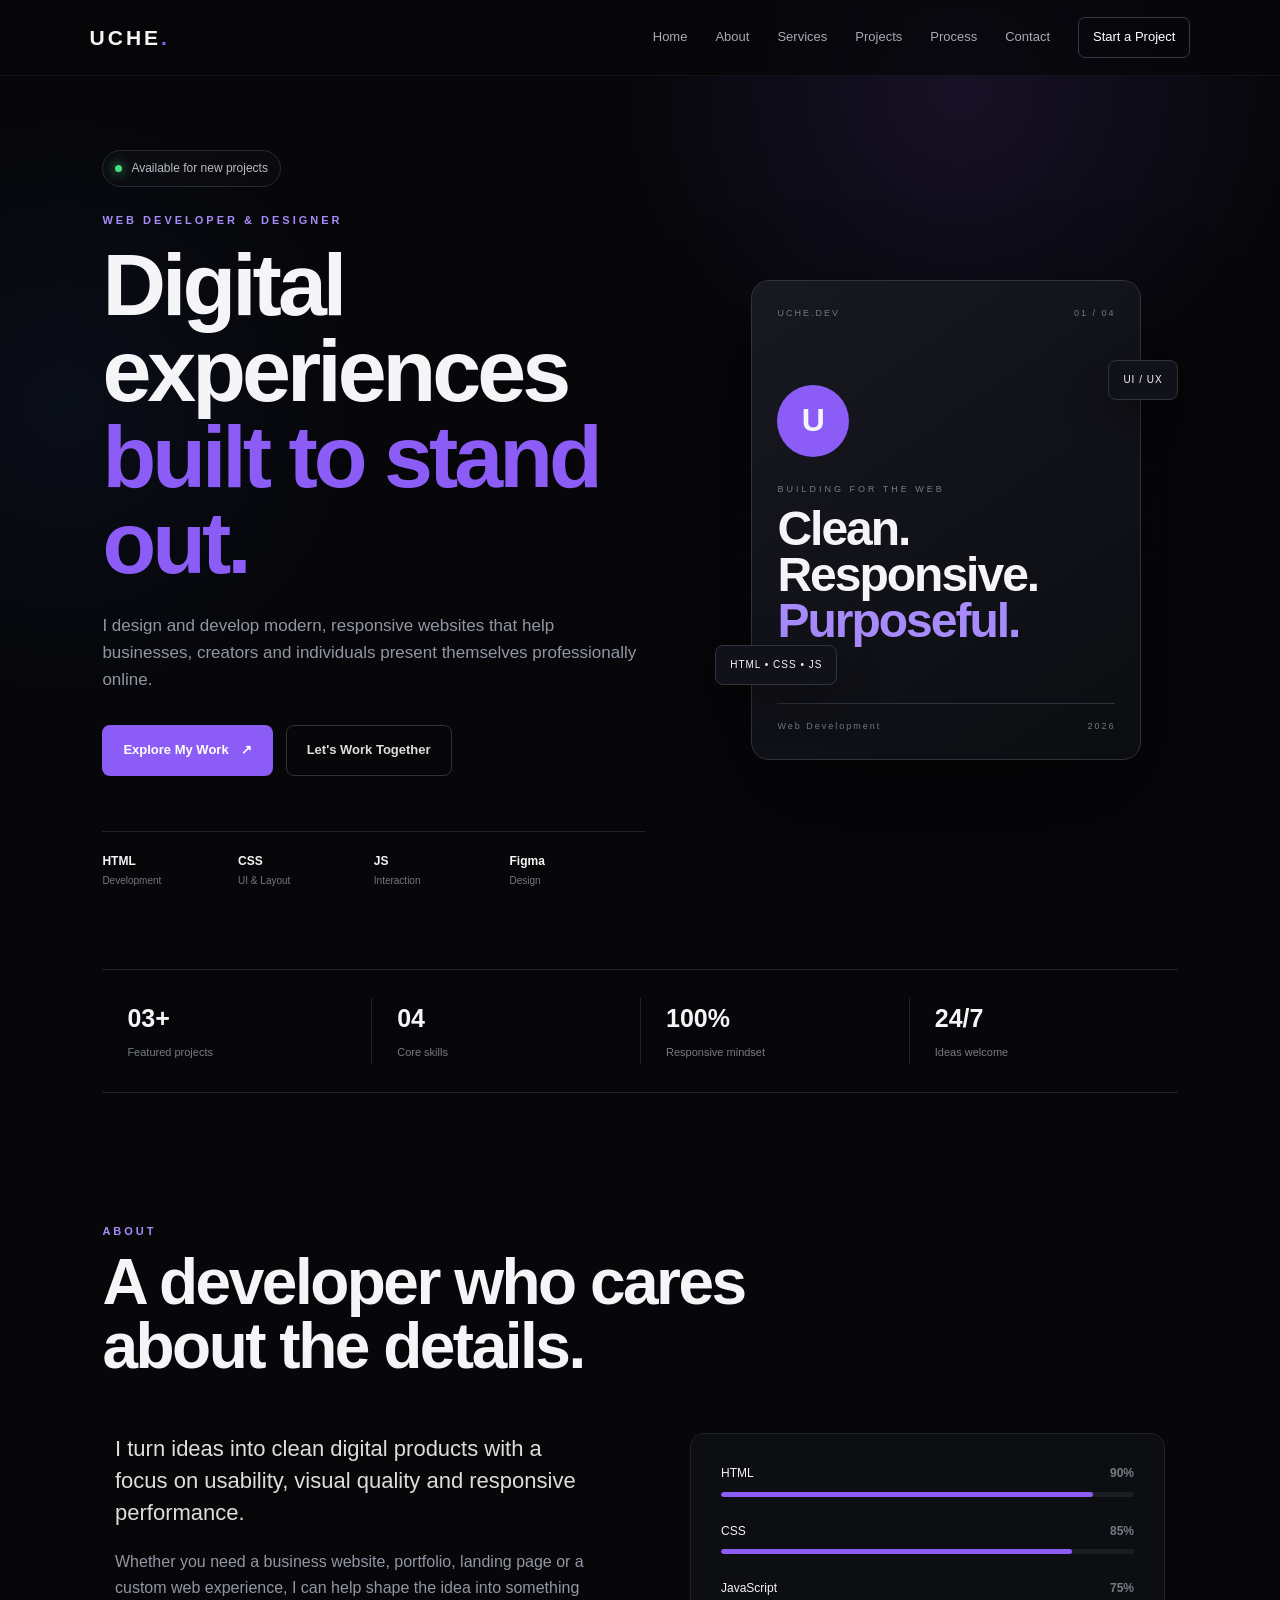
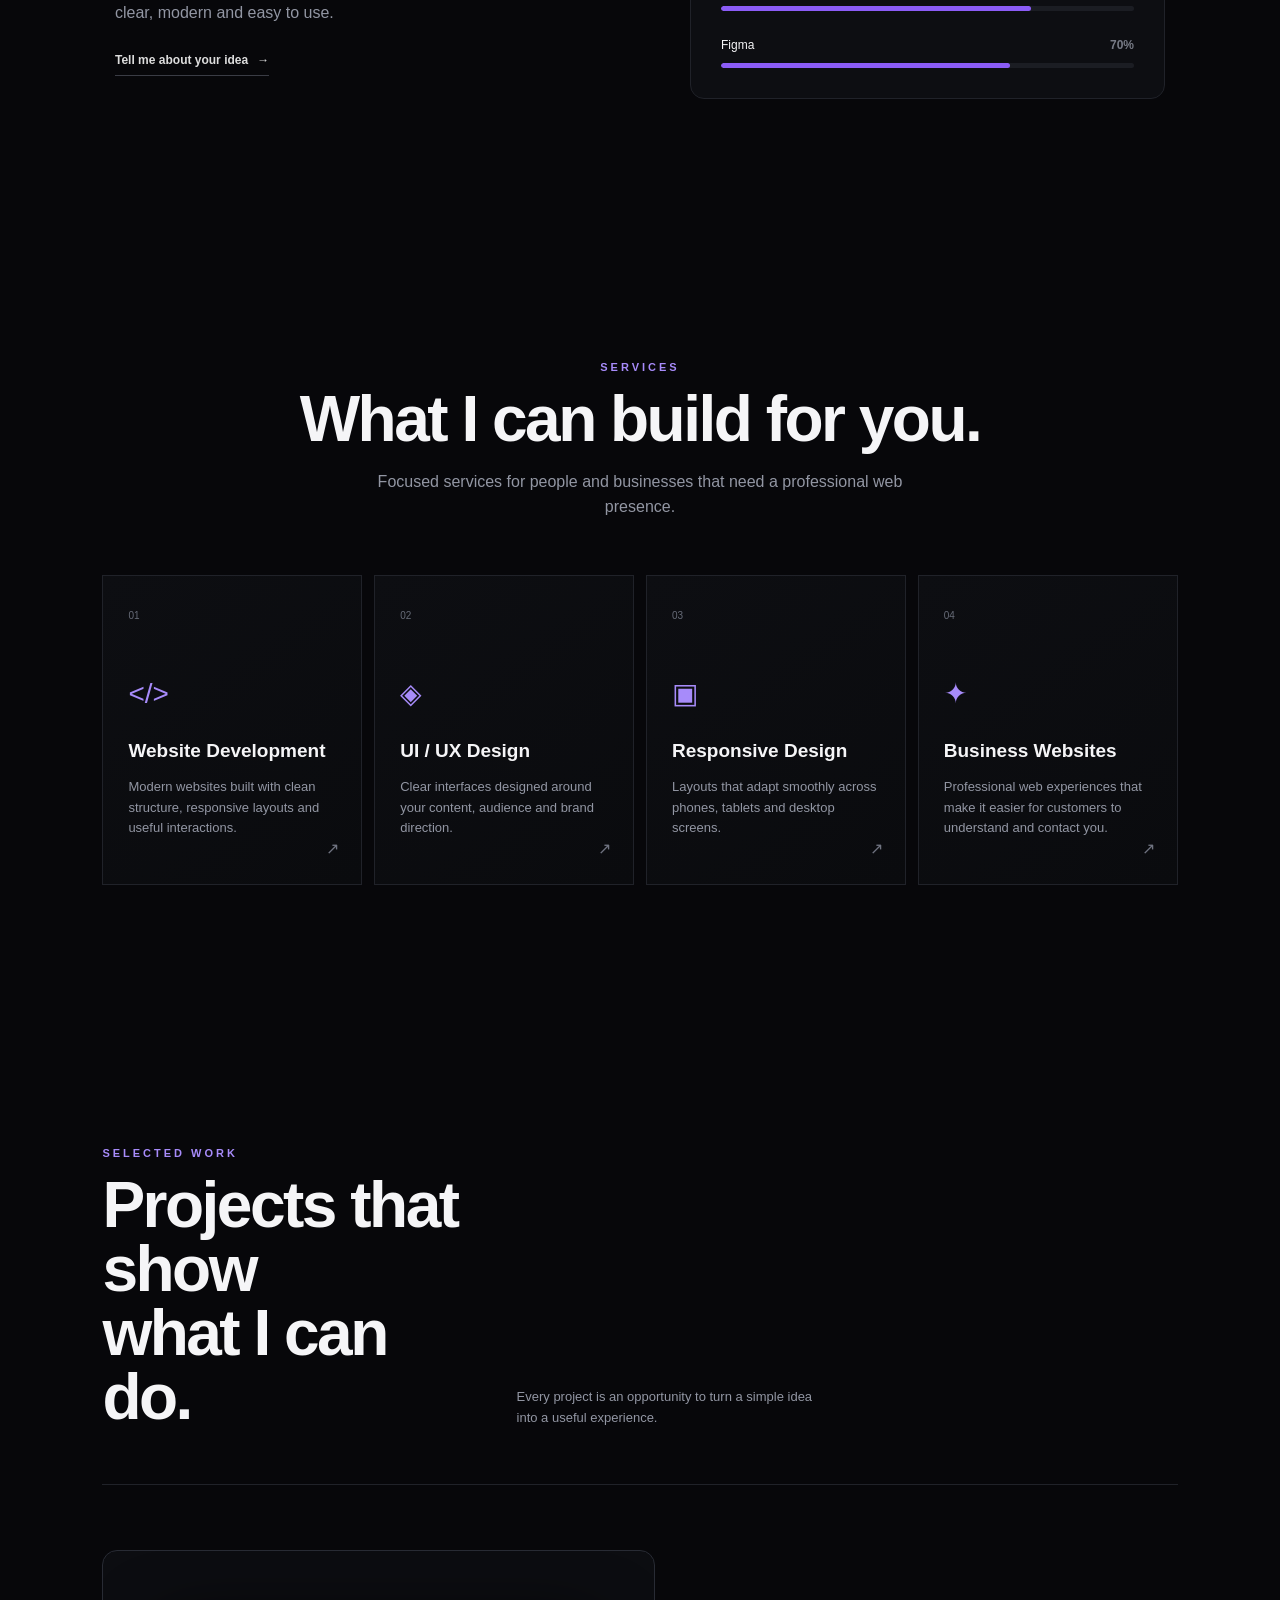
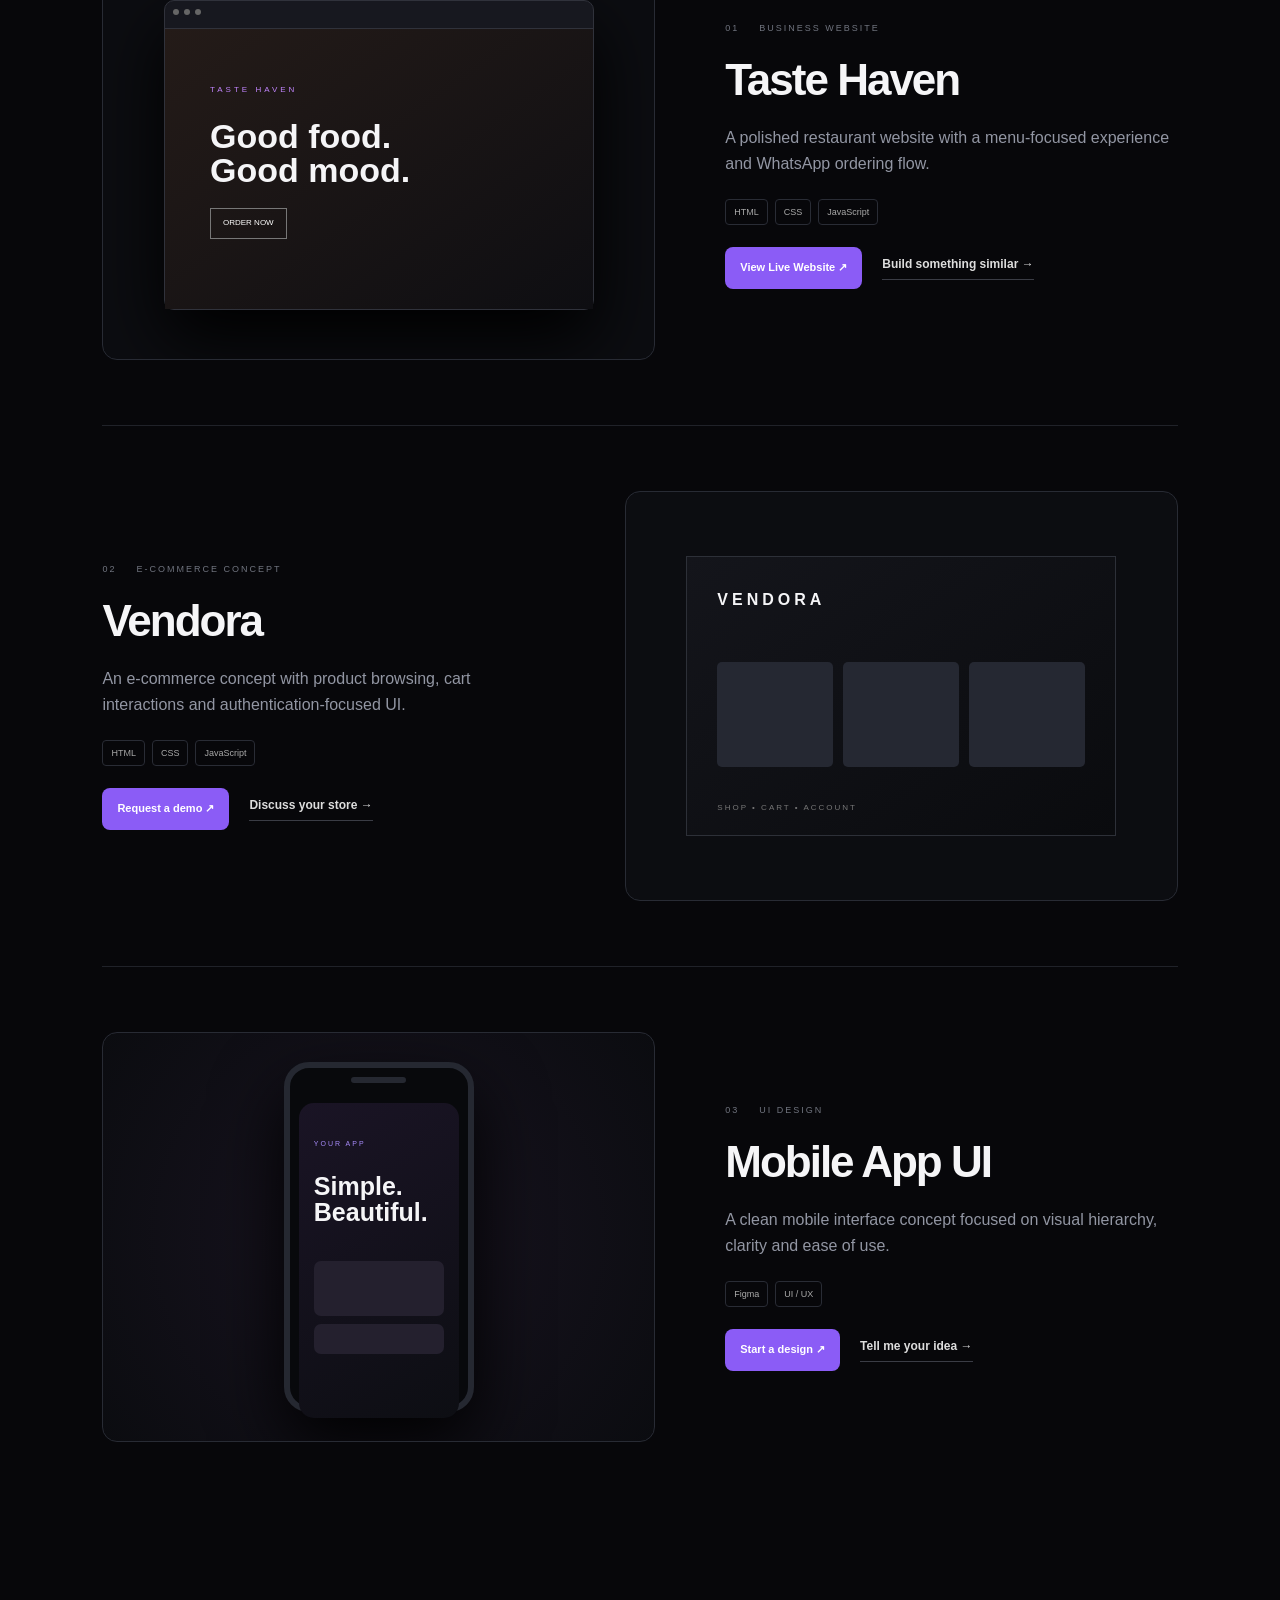
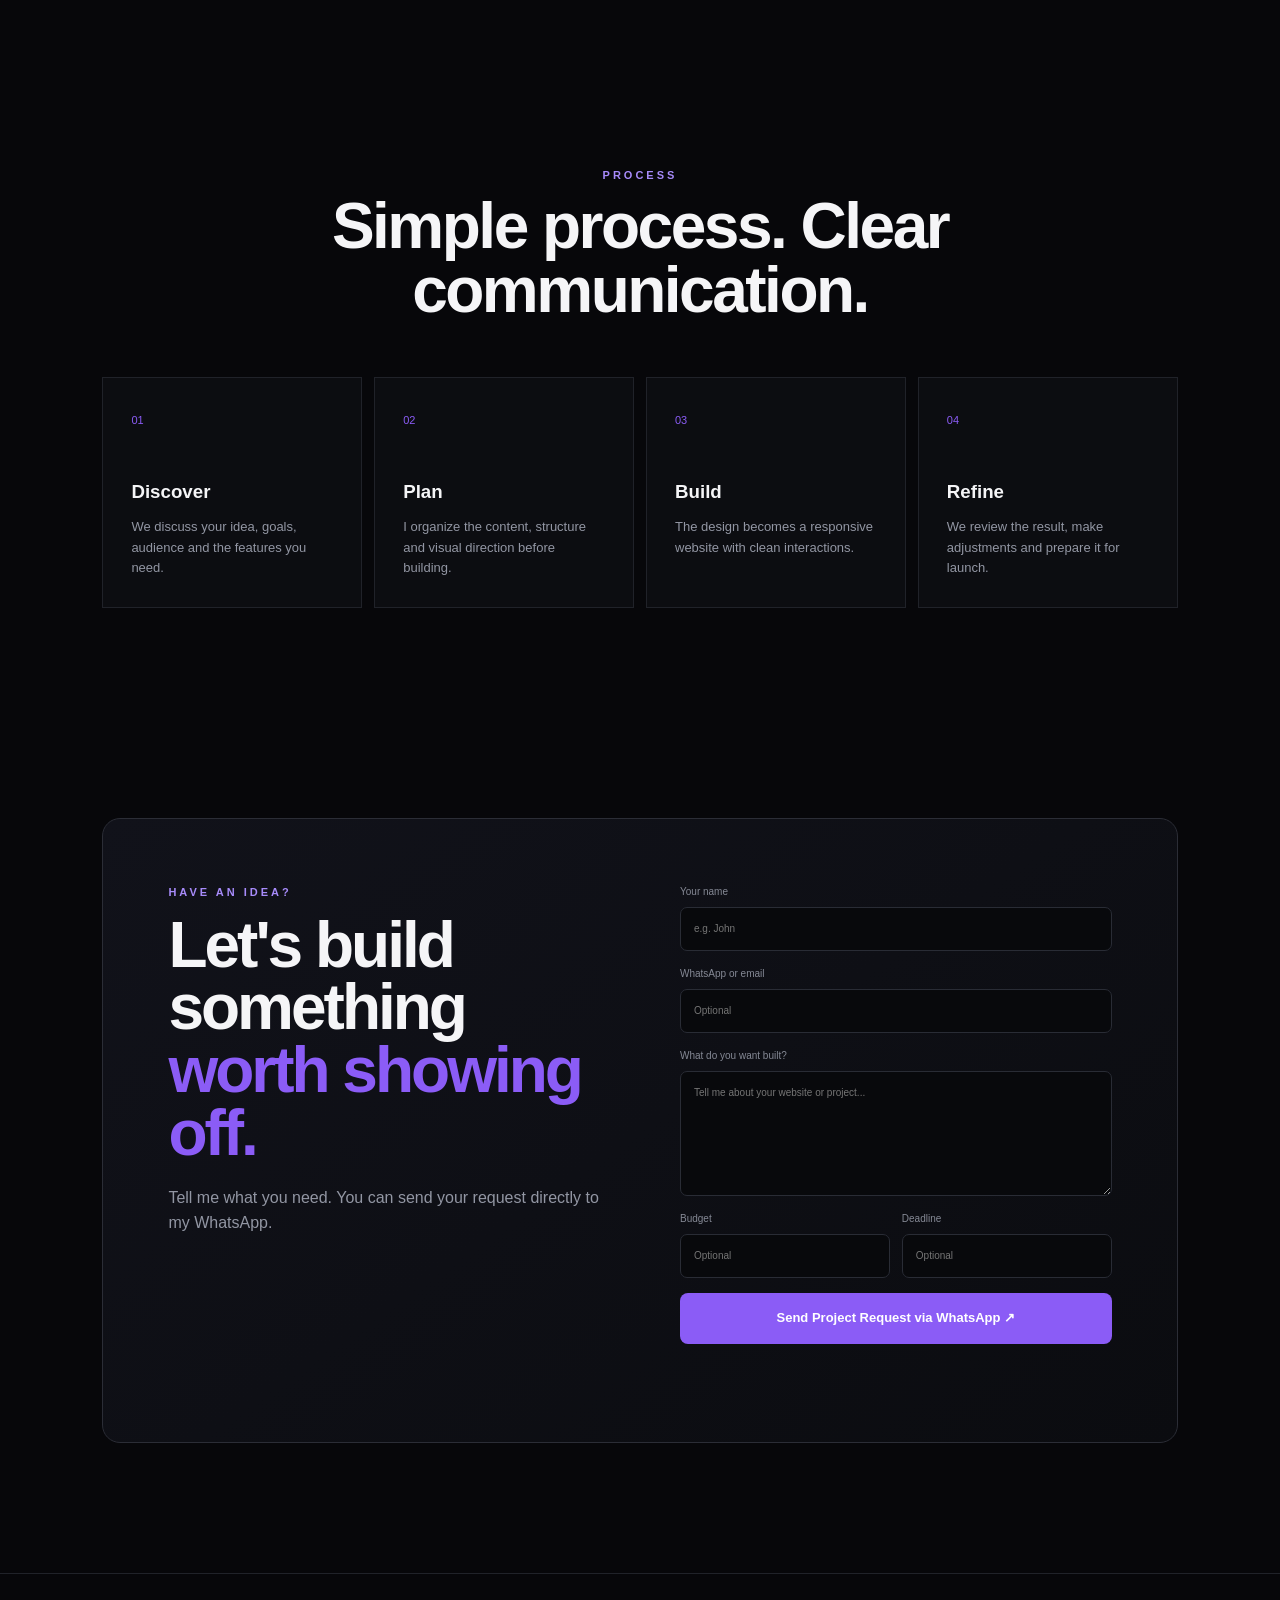
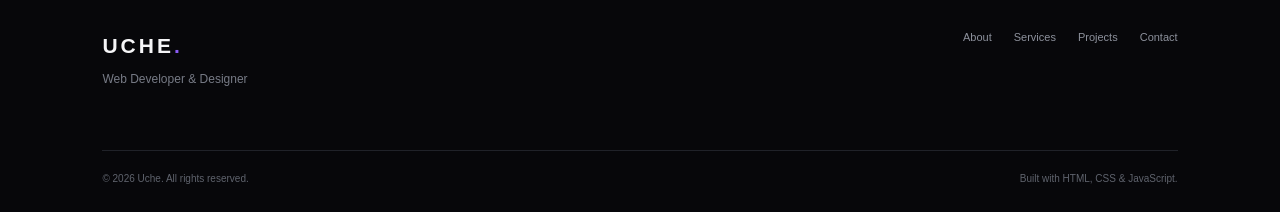
==== commit 16deb9d4: "Remove multiple sections from index.html Removed the hero, about, services, skills, projects, and co" ====
--- a/index.html
+++ b/index.html
@@ -295,374 +295,3 @@
   <script src="script.js"></script>
 </body>
 </html>
-
-    <!-- HERO -->
-    <section class="hero" id="home">
-
-        <div class="hero-content">
-
-            <p class="hello">HELLO, I'M</p>
-
-            <h1>
-                Uche
-            </h1>
-
-            <h2>
-                Web Developer & Designer
-            </h2>
-
-            <p class="hero-text">
-                I create modern, responsive and user-friendly
-                websites for businesses and individuals.
-            </p>
-
-
-          <div class="hero-buttons">
-
-    <a href="#projects" class="btn">
-        View My Work
-    </a>
-
-    <a href="cv.html" class="btn outline">
-        View My CV
-    </a>
-
-</div>
-        </div>
-
-    </section>
-
-
-    <!-- ABOUT -->
-    <section class="about" id="about">
-
-        <div class="section-heading">
-            <p>ABOUT ME</p>
-            <h2>Who I Am</h2>
-        </div>
-
-        <div class="about-container">
-
-            <div class="about-box">
-                <div class="about-icon">💻</div>
-
-                <h3>Web Development</h3>
-
-                <p>
-                    I build responsive websites using HTML,
-                    CSS and JavaScript while continuously
-                    improving my development skills.
-                </p>
-            </div>
-
-
-            <div class="about-box">
-                <div class="about-icon">🎨</div>
-
-                <h3>Design</h3>
-
-                <p>
-                    I enjoy creating clean and modern
-                    interfaces using design tools such
-                    as Figma.
-                </p>
-            </div>
-
-
-            <div class="about-box">
-                <div class="about-icon">🚀</div>
-
-                <h3>My Goal</h3>
-
-                <p>
-                    My goal is to create useful digital
-                    experiences and help businesses build
-                    a strong online presence.
-                </p>
-            </div>
-
-        </div>
-
-    </section>
-
-
-    <!-- SERVICES -->
-    <section class="services" id="services">
-
-        <div class="section-heading">
-            <p>WHAT I DO</p>
-            <h2>My Services</h2>
-        </div>
-
-        <div class="services-container">
-
-            <div class="service-card">
-
-                <div class="service-icon">
-                    🌐
-                </div>
-
-                <h3>Website Development</h3>
-
-                <p>
-                    Modern and responsive websites for
-                    businesses, personal brands and projects.
-                </p>
-
-            </div>
-
-
-            <div class="service-card">
-
-                <div class="service-icon">
-                    🎨
-                </div>
-
-                <h3>UI Design</h3>
-
-                <p>
-                    Clean and attractive website interfaces
-                    designed with the user experience in mind.
-                </p>
-
-            </div>
-
-
-            <div class="service-card">
-
-                <div class="service-icon">
-                    📱
-                </div>
-
-                <h3>Responsive Design</h3>
-
-                <p>
-                    Websites that work properly on phones,
-                    tablets and computers.
-                </p>
-
-            </div>
-
-
-            <div class="service-card">
-
-                <div class="service-icon">
-                    🛒
-                </div>
-
-                <h3>Business Websites</h3>
-
-                <p>
-                    Professional websites that help businesses
-                    present their services online.
-                </p>
-
-            </div>
-
-        </div>
-
-    </section>
-
-
-    <!-- SKILLS -->
-    <section class="skills">
-
-        <div class="section-heading">
-            <p>MY SKILLS</p>
-            <h2>Technologies I Use</h2>
-        </div>
-
-        <div class="skills-container">
-
-            <div class="skill">
-                <span>HTML</span>
-                <div class="skill-bar">
-                    <div class="skill-progress html"></div>
-                </div>
-            </div>
-
-
-            <div class="skill">
-                <span>CSS</span>
-                <div class="skill-bar">
-                    <div class="skill-progress css"></div>
-                </div>
-            </div>
-
-
-            <div class="skill">
-                <span>JavaScript</span>
-                <div class="skill-bar">
-                    <div class="skill-progress javascript"></div>
-                </div>
-            </div>
-
-
-            <div class="skill">
-                <span>Figma</span>
-                <div class="skill-bar">
-                    <div class="skill-progress figma"></div>
-                </div>
-            </div>
-
-        </div>
-
-    </section>
-
-
-    <!-- PROJECTS -->
-    <section class="projects" id="projects">
-
-        <div class="section-heading">
-            <p>MY WORK</p>
-            <h2>Projects</h2>
-        </div>
-
-
-        <div class="projects-container">
-
-            <!-- PROJECT 1 -->
-            <div class="project-card">
-
-                <div class="project-image restaurant">
-                    <span>🍽️</span>
-                </div>
-
-                <div class="project-content">
-
-                    <p class="project-type">
-                        WEBSITE DEVELOPMENT
-                    </p>
-
-                    <h3>Taste Haven</h3>
-
-                    <p>
-                        A modern restaurant website featuring
-                        a menu, contact information and
-                        WhatsApp ordering.
-                    </p>
-
-                    <a href="https://ucheokoro001.github.io/my-portfolio/taste-haven/" class="project-button">
-    View Taste Haven
-</a>
-
-                </div>
-
-            </div>
-
-
-            <!-- PROJECT 2 -->
-            <div class="project-card">
-
-                <div class="project-image ecommerce">
-                    <span>🛒</span>
-                </div>
-
-                <div class="project-content">
-
-                    <p class="project-type">
-                        E-COMMERCE
-                    </p>
-
-                    <h3>Vendora</h3>
-
-                    <p>
-                        An e-commerce project with products,
-                        shopping cart functionality and
-                        user authentication.
-                    </p>
-
-                    <button onclick="showComingSoon(this)" class="project-button">
-    View Vendora Project
-</button>
-
-                </div>
-
-            </div>
-
-
-            <!-- PROJECT 3 -->
-            <div class="project-card">
-
-                <div class="project-image design">
-                    <span>🎨</span>
-                </div>
-
-                <div class="project-content">
-
-                    <p class="project-type">
-                        UI DESIGN
-                    </p>
-
-                    <h3>Mobile App UI</h3>
-
-                    <p>
-                        A modern mobile application interface
-                        designed with a clean and simple
-                        user experience.
-                    </p>
-
-                    <button onclick="showComingSoon(this)" class="project-button">
-    View Vendora Project
-</button>
-
-                </div>
-
-            </div>
-
-        </div>
-
-    </section>
-
-
-    <!-- CONTACT -->
-    <section class="contact" id="contact">
-
-        <div class="section-heading">
-            <p>CONTACT ME</p>
-            <h2>Let's Work Together</h2>
-        </div>
-
-        <div class="contact-container">
-
-            <p>
-                Have a project or business that needs a website?
-                Send me a message.
-            </p>
-
-            <a
-                href="https://wa.me/2349128685771"
-                target="_blank"
-                class="whatsapp-btn">
-
-                💬 Chat With Me on WhatsApp
-
-            </a>
-
-        </div>
-
-    </section>
-
-
-    <!-- FOOTER -->
-    <footer>
-
-        <div class="footer-logo">
-            U<span>.</span>
-        </div>
-
-        <p>
-            © 2026 Uche. All rights reserved.
-        </p>
-
-        <p class="footer-small">
-            Web Developer & Designer
-        </p>
-
-    </footer>
-
-
-    <script src="script.js"></script>
-
-</body>
-</html>
--- a/style.css
+++ b/style.css
@@ -1,865 +1,1752 @@
+/* =========================================================
+   1. RESET & GLOBAL SETTINGS
+========================================================= */
+
 * {
-    margin: 0;
-    padding: 0;
-    box-sizing: border-box;
+  margin: 0;
+  padding: 0;
+  box-sizing: border-box;
+}
+
+:root {
+  --bg: #07070a;
+  --panel: #0d0e12;
+  --line: #202229;
+  --muted: #9296a3;
+  --text: #f5f5f7;
+  --accent: #8b5cf6;
+  --accent2: #a78bfa;
 }
 
 html {
-    scroll-behavior: smooth;
+  scroll-behavior: smooth;
 }
 
 body {
-    font-family: Arial, Helvetica, sans-serif;
-    background: #080808;
-    color: #ffffff;
-}
-
-
-/* =========================
-   NAVIGATION
-========================= */
-
-header {
-    position: fixed;
-    top: 0;
+  background: var(--bg);
+  color: var(--text);
+  font-family: Inter, Arial, Helvetica, sans-serif;
+  line-height: 1.6;
+  overflow-x: hidden;
+}
+
+/* Background glow */
+
+body::before {
+  content: "";
+  position: fixed;
+  inset: 0;
+  pointer-events: none;
+
+  background:
+    radial-gradient(
+      circle at 75% 10%,
+      rgba(139, 92, 246, 0.12),
+      transparent 28%
+    ),
+    radial-gradient(
+      circle at 5% 45%,
+      rgba(59, 130, 246, 0.06),
+      transparent 25%
+    );
+
+  z-index: -2;
+}
+
+a {
+  text-decoration: none;
+  color: inherit;
+}
+
+button,
+input,
+textarea {
+  font: inherit;
+}
+
+
+/* =========================================================
+   2. SCROLL PROGRESS
+========================================================= */
+
+.progress {
+  position: fixed;
+  top: 0;
+  left: 0;
+
+  height: 3px;
+  width: 0;
+
+  background: var(--accent);
+
+  z-index: 9999;
+}
+
+
+/* =========================================================
+   3. HEADER / NAVIGATION
+========================================================= */
+
+.header {
+  height: 76px;
+
+  position: fixed;
+  top: 0;
+  left: 0;
+  right: 0;
+
+  z-index: 1000;
+
+  padding: 0 7%;
+
+  display: flex;
+  align-items: center;
+  justify-content: space-between;
+
+  background: rgba(7, 7, 10, 0.78);
+
+  backdrop-filter: blur(18px);
+
+  border-bottom: 1px solid rgba(255, 255, 255, 0.05);
+}
+
+
+/* Logo */
+
+.brand {
+  font-size: 21px;
+  font-weight: 900;
+  letter-spacing: 3px;
+}
+
+.brand span {
+  color: var(--accent);
+}
+
+
+/* Navigation */
+
+.nav {
+  display: flex;
+  align-items: center;
+  gap: 28px;
+}
+
+.nav > a {
+  font-size: 13px;
+  color: #a7aab4;
+
+  transition: 0.25s ease;
+}
+
+.nav > a:hover {
+  color: #ffffff;
+}
+
+
+/* Navigation CTA */
+
+.nav-cta {
+  border: 1px solid #353744;
+
+  padding: 9px 14px;
+
+  border-radius: 7px;
+
+  color: #ffffff !important;
+}
+
+
+/* Mobile menu button */
+
+.menu-toggle {
+  display: none;
+
+  border: none;
+  background: none;
+
+  color: #ffffff;
+
+  font-size: 26px;
+
+  cursor: pointer;
+}
+
+
+/* =========================================================
+   4. HERO SECTION
+========================================================= */
+
+.hero {
+  min-height: 100vh;
+
+  padding: 150px 8% 80px;
+
+  display: grid;
+
+  grid-template-columns: 1.08fr 0.92fr;
+
+  align-items: center;
+
+  gap: 70px;
+
+  position: relative;
+}
+
+
+/* Availability badge */
+
+.availability {
+  display: inline-flex;
+
+  align-items: center;
+
+  gap: 9px;
+
+  padding: 8px 12px;
+
+  border: 1px solid #292b34;
+
+  border-radius: 30px;
+
+  color: #b9bbc4;
+
+  font-size: 12px;
+
+  margin-bottom: 25px;
+
+  background: rgba(255, 255, 255, 0.02);
+}
+
+
+/* Green status dot */
+
+.status-dot {
+  width: 7px;
+  height: 7px;
+
+  border-radius: 50%;
+
+  background: #4ade80;
+
+  box-shadow: 0 0 12px #4ade80;
+}
+
+
+/* Small headings */
+
+.eyebrow {
+  font-size: 11px;
+
+  letter-spacing: 3px;
+
+  color: var(--accent2);
+
+  font-weight: 800;
+}
+
+
+/* Main hero heading */
+
+.hero h1 {
+  font-size: clamp(48px, 7vw, 88px);
+
+  line-height: 0.98;
+
+  letter-spacing: -4px;
+
+  margin: 12px 0 25px;
+
+  max-width: 900px;
+}
+
+.hero h1 span {
+  color: var(--accent);
+}
+
+
+/* Hero paragraph */
+
+.hero-description {
+  max-width: 650px;
+
+  color: var(--muted);
+
+  font-size: 17px;
+}
+
+
+/* =========================================================
+   5. HERO BUTTONS
+========================================================= */
+
+.hero-actions {
+  display: flex;
+
+  gap: 13px;
+
+  margin-top: 32px;
+
+  flex-wrap: wrap;
+}
+
+
+.btn {
+  display: inline-flex;
+
+  align-items: center;
+  justify-content: center;
+
+  gap: 12px;
+
+  padding: 14px 20px;
+
+  border-radius: 8px;
+
+  font-size: 13px;
+
+  font-weight: 800;
+
+  transition: 0.3s;
+
+  border: 1px solid transparent;
+
+  cursor: pointer;
+}
+
+
+/* Purple button */
+
+.btn-primary {
+  background: var(--accent);
+
+  color: #ffffff;
+}
+
+.btn-primary:hover {
+  transform: translateY(-3px);
+
+  box-shadow:
+    0 15px 35px rgba(139, 92, 246, 0.25);
+}
+
+
+/* Transparent button */
+
+.btn-ghost {
+  border-color: #30323c;
+
+  color: #dddddd;
+}
+
+.btn-ghost:hover {
+  border-color: var(--accent);
+}
+
+
+/* =========================================================
+   6. HERO SKILLS / TRUST ROW
+========================================================= */
+
+.trust-row {
+  display: grid;
+
+  grid-template-columns: repeat(4, 1fr);
+
+  max-width: 570px;
+
+  margin-top: 55px;
+
+  border-top: 1px solid var(--line);
+
+  padding-top: 20px;
+}
+
+.trust-row div {
+  display: flex;
+
+  flex-direction: column;
+
+  gap: 2px;
+}
+
+.trust-row strong {
+  font-size: 12px;
+}
+
+.trust-row span {
+  font-size: 10px;
+
+  color: #747782;
+}
+
+
+/* =========================================================
+   7. HERO VISUAL
+========================================================= */
+
+.hero-visual {
+  height: 560px;
+
+  position: relative;
+
+  display: flex;
+
+  align-items: center;
+
+  justify-content: center;
+}
+
+
+/* Grid behind card */
+
+.visual-grid {
+  position: absolute;
+
+  inset: 20px;
+
+  background-image:
+    linear-gradient(
+      #17191f 1px,
+      transparent 1px
+    ),
+    linear-gradient(
+      90deg,
+      #17191f 1px,
+      transparent 1px
+    );
+
+  background-size: 42px 42px;
+
+  mask-image:
+    radial-gradient(
+      circle,
+      black 20%,
+      transparent 75%
+    );
+
+  opacity: 0.7;
+}
+
+
+/* Main profile card */
+
+.profile-card {
+  width: min(390px, 90%);
+
+  min-height: 460px;
+
+  background:
+    linear-gradient(
+      145deg,
+      #171821,
+      #0c0d11
+    );
+
+  border: 1px solid #30323c;
+
+  border-radius: 18px;
+
+  padding: 25px;
+
+  position: relative;
+
+  box-shadow:
+    0 40px 100px rgba(0, 0, 0, 0.55);
+}
+
+
+/* Card top and bottom */
+
+.profile-card-top,
+.profile-bottom {
+  display: flex;
+
+  justify-content: space-between;
+
+  color: #747782;
+
+  font-size: 9px;
+
+  letter-spacing: 2px;
+}
+
+
+/* Avatar */
+
+.profile-avatar {
+  width: 72px;
+  height: 72px;
+
+  border-radius: 50%;
+
+  display: grid;
+
+  place-items: center;
+
+  background: var(--accent);
+
+  font-size: 32px;
+
+  font-weight: 900;
+
+  margin-top: 65px;
+
+  margin-bottom: 25px;
+}
+
+
+/* Small card label */
+
+.mini-label {
+  font-size: 9px;
+
+  letter-spacing: 3px;
+
+  color: #777b87;
+}
+
+
+/* Card heading */
+
+.profile-card h2 {
+  font-size: 48px;
+
+  line-height: 0.95;
+
+  letter-spacing: -2px;
+
+  margin: 10px 0;
+}
+
+.profile-card h2 em {
+  color: var(--accent2);
+
+  font-style: normal;
+}
+
+
+/* Card separator */
+
+.mini-line {
+  height: 1px;
+
+  background: #30323c;
+
+  margin: 60px 0 15px;
+}
+
+
+/* Floating labels */
+
+.floating-note {
+  position: absolute;
+
+  background: #111219;
+
+  border: 1px solid #30323c;
+
+  padding: 11px 14px;
+
+  border-radius: 8px;
+
+  font-size: 10px;
+
+  letter-spacing: 1px;
+
+  box-shadow:
+    0 15px 40px rgba(0, 0, 0, 0.35);
+}
+
+.note-one {
+  left: 0;
+
+  bottom: 115px;
+}
+
+.note-two {
+  right: 0;
+
+  top: 120px;
+}
+
+
+/* =========================================================
+   8. STATS
+========================================================= */
+
+.stats {
+  margin: 0 8%;
+
+  border-top: 1px solid var(--line);
+
+  border-bottom: 1px solid var(--line);
+
+  display: grid;
+
+  grid-template-columns: repeat(4, 1fr);
+
+  padding: 28px 0;
+}
+
+.stats div {
+  padding-left: 25px;
+
+  border-left: 1px solid var(--line);
+}
+
+.stats div:first-child {
+  border: 0;
+}
+
+.stats strong {
+  display: block;
+
+  font-size: 25px;
+}
+
+.stats span {
+  font-size: 11px;
+
+  color: #777b86;
+}
+
+
+/* =========================================================
+   9. GENERAL SECTIONS
+========================================================= */
+
+.section {
+  padding: 130px 8%;
+}
+
+
+.section-heading {
+  max-width: 720px;
+
+  margin-bottom: 55px;
+}
+
+
+.section-heading h2 {
+  font-size: clamp(38px, 5vw, 64px);
+
+  line-height: 1;
+
+  letter-spacing: -2.5px;
+
+  margin-top: 10px;
+}
+
+
+/* Centered section */
+
+.section-heading.centered {
+  text-align: center;
+
+  margin-left: auto;
+  margin-right: auto;
+}
+
+
+.section-heading.centered > p:last-child {
+  color: var(--muted);
+
+  max-width: 550px;
+
+  margin: 18px auto 0;
+}
+
+
+/* =========================================================
+   10. ABOUT SECTION
+========================================================= */
+
+.about-layout {
+  display: grid;
+
+  grid-template-columns: 1fr 1fr;
+
+  gap: 100px;
+
+  max-width: 1050px;
+
+  margin: auto;
+}
+
+
+.about-copy {
+  max-width: 560px;
+}
+
+
+.about-copy p {
+  color: var(--muted);
+
+  margin-bottom: 20px;
+}
+
+
+.about-copy .lead {
+  font-size: 22px;
+
+  color: #dddddd;
+
+  line-height: 1.45;
+}
+
+
+/* Text link */
+
+.text-link {
+  display: inline-flex;
+
+  gap: 9px;
+
+  color: #dddddd;
+
+  font-size: 12px;
+
+  font-weight: 700;
+
+  border-bottom: 1px solid #3a3c45;
+
+  padding-bottom: 5px;
+
+  transition: 0.25s;
+}
+
+.text-link:hover {
+  color: var(--accent2);
+
+  border-color: var(--accent);
+}
+
+
+/* =========================================================
+   11. SKILLS
+========================================================= */
+
+.skill-panel {
+  padding: 30px;
+
+  background: var(--panel);
+
+  border: 1px solid var(--line);
+
+  border-radius: 14px;
+}
+
+
+.skill-item {
+  margin-bottom: 25px;
+}
+
+
+.skill-item:last-child {
+  margin-bottom: 0;
+}
+
+
+.skill-item > div {
+  display: flex;
+
+  justify-content: space-between;
+
+  font-size: 12px;
+
+  margin-bottom: 8px;
+}
+
+
+.skill-item b {
+  color: #777b86;
+}
+
+
+.skill-item i {
+  display: block;
+
+  height: 5px;
+
+  background: #1b1d23;
+
+  border-radius: 20px;
+
+  overflow: hidden;
+}
+
+
+.skill-item em {
+  display: block;
+
+  height: 100%;
+
+  background: var(--accent);
+
+  border-radius: 20px;
+}
+
+
+/* =========================================================
+   12. SERVICES
+========================================================= */
+
+.service-grid {
+  max-width: 1150px;
+
+  margin: auto;
+
+  display: grid;
+
+  grid-template-columns: repeat(4, 1fr);
+
+  gap: 12px;
+}
+
+
+.service {
+  min-height: 310px;
+
+  padding: 25px;
+
+  border: 1px solid var(--line);
+
+  background:
+    linear-gradient(
+      145deg,
+      #0d0e12,
+      #0a0b0e
+    );
+
+  position: relative;
+
+  transition: 0.3s;
+}
+
+
+.service:hover {
+  transform: translateY(-6px);
+
+  border-color: #3d3357;
+}
+
+
+.service-no {
+  font-size: 10px;
+
+  color: #666b77;
+}
+
+
+.service-icon {
+  font-size: 28px;
+
+  color: var(--accent2);
+
+  margin: 45px 0 20px;
+}
+
+
+.service h3 {
+  font-size: 19px;
+}
+
+
+.service p {
+  color: var(--muted);
+
+  font-size: 13px;
+
+  margin-top: 10px;
+}
+
+
+.service-arrow {
+  position: absolute;
+
+  right: 22px;
+
+  bottom: 22px;
+
+  color: #6f7380;
+}
+
+
+/* =========================================================
+   13. PROJECT SECTION
+========================================================= */
+
+.project-heading {
+  display: flex;
+
+  justify-content: space-between;
+
+  align-items: end;
+
+  gap: 50px;
+}
+
+
+.project-heading > p {
+  max-width: 350px;
+
+  color: var(--muted);
+
+  font-size: 13px;
+}
+
+
+.project-list {
+  max-width: 1150px;
+
+  margin: auto;
+}
+
+
+.project {
+  display: grid;
+
+  grid-template-columns: 1.1fr 0.9fr;
+
+  gap: 70px;
+
+  align-items: center;
+
+  padding: 65px 0;
+
+  border-top: 1px solid var(--line);
+}
+
+
+.project.reverse {
+  grid-template-columns: 0.9fr 1.1fr;
+}
+
+
+.project.reverse .project-preview {
+  order: 2;
+}
+
+
+/* =========================================================
+   14. PROJECT PREVIEWS
+========================================================= */
+
+.project-preview {
+  min-height: 410px;
+
+  border: 1px solid #282b34;
+
+  border-radius: 15px;
+
+  background: #0c0d11;
+
+  display: grid;
+
+  place-items: center;
+
+  overflow: hidden;
+}
+
+
+/* Taste Haven */
+
+.preview-window {
+  width: 78%;
+
+  background: #17181f;
+
+  border: 1px solid #30323b;
+
+  border-radius: 10px;
+
+  box-shadow:
+    0 30px 70px #000;
+}
+
+
+.window-bar {
+  height: 28px;
+
+  border-bottom: 1px solid #30323b;
+
+  display: flex;
+
+  gap: 5px;
+
+  padding: 8px;
+}
+
+
+.window-bar span {
+  width: 6px;
+  height: 6px;
+
+  border-radius: 50%;
+
+  background: #666;
+}
+
+
+.mock-restaurant {
+  height: 280px;
+
+  padding: 45px;
+
+  background:
+    linear-gradient(
+      145deg,
+      #241b18,
+      #0e0e12
+    );
+}
+
+
+.mock-restaurant small {
+  color: #c084fc;
+
+  letter-spacing: 3px;
+
+  font-size: 8px;
+}
+
+
+.mock-restaurant strong {
+  display: block;
+
+  font-size: 34px;
+
+  line-height: 1;
+
+  margin: 20px 0;
+}
+
+
+.mock-restaurant button {
+  border: 1px solid #777;
+
+  padding: 8px 12px;
+
+  background: none;
+
+  color: #fff;
+
+  font-size: 8px;
+}
+
+
+/* =========================================================
+   15. VENDORA PREVIEW
+========================================================= */
+
+.ecommerce-mock {
+  width: 78%;
+
+  height: 280px;
+
+  padding: 30px;
+
+  background:
+    linear-gradient(
+      145deg,
+      #14151b,
+      #0a0b0e
+    );
+
+  border: 1px solid #2d3038;
+}
+
+
+.mock-title {
+  font-weight: 900;
+
+  letter-spacing: 4px;
+}
+
+
+.product-row {
+  display: grid;
+
+  grid-template-columns: repeat(3, 1fr);
+
+  gap: 10px;
+
+  margin-top: 50px;
+}
+
+
+.product-row span {
+  height: 105px;
+
+  background: #252832;
+
+  border-radius: 5px;
+}
+
+
+.cart-line {
+  font-size: 8px;
+
+  color: #777;
+
+  margin-top: 35px;
+
+  letter-spacing: 2px;
+}
+
+
+/* =========================================================
+   16. MOBILE APP PREVIEW
+========================================================= */
+
+.mobile-preview {
+  background:
+    radial-gradient(
+      circle,
+      #191421,
+      #0b0c10
+    );
+}
+
+
+.phone {
+  width: 190px;
+
+  height: 350px;
+
+  border: 6px solid #252831;
+
+  border-radius: 25px;
+
+  background: #08090c;
+
+  box-shadow:
+    0 30px 70px #000;
+
+  padding: 9px;
+}
+
+
+.phone-top {
+  width: 55px;
+
+  height: 6px;
+
+  background: #252831;
+
+  border-radius: 20px;
+
+  margin: 0 auto 20px;
+}
+
+
+.phone-screen {
+  height: 315px;
+
+  border-radius: 15px;
+
+  background:
+    linear-gradient(
+      150deg,
+      #1a1425,
+      #0d0e13
+    );
+
+  padding: 25px 15px;
+}
+
+
+.phone-screen small {
+  font-size: 7px;
+
+  color: #a78bfa;
+
+  letter-spacing: 2px;
+}
+
+
+.phone-screen strong {
+  display: block;
+
+  font-size: 25px;
+
+  line-height: 1.05;
+
+  margin-top: 20px;
+}
+
+
+.phone-block {
+  height: 55px;
+
+  background: #24202e;
+
+  border-radius: 7px;
+
+  margin-top: 35px;
+}
+
+
+.phone-block.short {
+  height: 30px;
+
+  margin-top: 8px;
+}
+
+
+/* =========================================================
+   17. PROJECT INFORMATION
+========================================================= */
+
+.project-info h3 {
+  font-size: 44px;
+
+  letter-spacing: -2px;
+
+  margin: 10px 0;
+}
+
+
+.project-info > p {
+  color: var(--muted);
+
+  max-width: 470px;
+}
+
+
+.project-meta {
+  display: flex;
+
+  gap: 20px;
+
+  color: #70747f;
+
+  font-size: 9px;
+
+  letter-spacing: 2px;
+}
+
+
+.tags {
+  display: flex;
+
+  gap: 7px;
+
+  margin: 22px 0;
+}
+
+
+.tags span {
+  font-size: 9px;
+
+  padding: 5px 8px;
+
+  border: 1px solid #292c35;
+
+  border-radius: 4px;
+
+  color: #aaa;
+}
+
+
+.project-actions {
+  display: flex;
+
+  gap: 20px;
+
+  align-items: center;
+
+  flex-wrap: wrap;
+}
+
+
+.small {
+  padding: 11px 14px;
+
+  font-size: 11px;
+}
+
+
+/* =========================================================
+   18. PROCESS
+========================================================= */
+
+.process-grid {
+  max-width: 1100px;
+
+  margin: auto;
+
+  display: grid;
+
+  grid-template-columns: repeat(4, 1fr);
+
+  gap: 12px;
+}
+
+
+.process-card {
+  padding: 28px;
+
+  border: 1px solid var(--line);
+
+  background: #0c0d11;
+
+  min-height: 220px;
+}
+
+
+.process-card > span {
+  color: var(--accent);
+
+  font-size: 11px;
+}
+
+
+.process-card h3 {
+  margin: 45px 0 10px;
+}
+
+
+.process-card p {
+  color: var(--muted);
+
+  font-size: 13px;
+}
+
+
+/* =========================================================
+   19. CONTACT
+========================================================= */
+
+.contact {
+  padding-top: 80px;
+}
+
+
+.contact-box {
+  max-width: 1150px;
+
+  margin: auto;
+
+  display: grid;
+
+  grid-template-columns: 1fr 1fr;
+
+  gap: 80px;
+
+  padding: 65px;
+
+  background:
+    linear-gradient(
+      145deg,
+      #11121a,
+      #0b0c10
+    );
+
+  border: 1px solid #2b2d36;
+
+  border-radius: 18px;
+}
+
+
+.contact h2 {
+  font-size: clamp(42px, 5vw, 68px);
+
+  line-height: 0.98;
+
+  letter-spacing: -3px;
+
+  margin: 12px 0 20px;
+}
+
+
+.contact h2 span {
+  color: var(--accent);
+}
+
+
+.contact-box > div > p:last-child {
+  color: var(--muted);
+
+  max-width: 450px;
+}
+
+
+/* Contact form */
+
+.contact form {
+  display: flex;
+
+  flex-direction: column;
+
+  gap: 15px;
+}
+
+
+.contact label {
+  font-size: 10px;
+
+  color: #858995;
+
+  display: flex;
+
+  flex-direction: column;
+
+  gap: 7px;
+}
+
+
+.contact input,
+.contact textarea {
+  border: 1px solid #292c35;
+
+  background: #08090c;
+
+  color: #fff;
+
+  padding: 13px;
+
+  border-radius: 7px;
+
+  outline: none;
+}
+
+
+.contact input:focus,
+.contact textarea:focus {
+  border-color: var(--accent);
+}
+
+
+.contact textarea {
+  min-height: 125px;
+
+  resize: vertical;
+}
+
+
+.form-row {
+  display: grid;
+
+  grid-template-columns: 1fr 1fr;
+
+  gap: 12px;
+}
+
+
+.full {
+  width: 100%;
+}
+
+
+.form-note {
+  font-size: 11px;
+
+  color: #f87171;
+
+  min-height: 18px;
+}
+
+
+/* =========================================================
+   20. FOOTER
+========================================================= */
+
+footer {
+  padding: 55px 8% 25px;
+
+  border-top: 1px solid var(--line);
+}
+
+
+.footer-top {
+  display: flex;
+
+  justify-content: space-between;
+
+  gap: 30px;
+}
+
+
+.footer-top p {
+  color: #777b86;
+
+  font-size: 12px;
+
+  margin-top: 8px;
+}
+
+
+.footer-links {
+  display: flex;
+
+  gap: 22px;
+}
+
+
+.footer-links a {
+  font-size: 11px;
+
+  color: #8d919c;
+}
+
+
+.footer-bottom {
+  margin-top: 60px;
+
+  padding-top: 20px;
+
+  border-top: 1px solid var(--line);
+
+  display: flex;
+
+  justify-content: space-between;
+
+  color: #5f636d;
+
+  font-size: 10px;
+}
+
+
+/* =========================================================
+   21. SCROLL REVEAL ANIMATION
+========================================================= */
+
+.reveal {
+  opacity: 0;
+
+  transform: translateY(35px);
+
+  transition:
+    opacity 0.75s ease,
+    transform 0.75s ease;
+}
+
+
+.reveal.show {
+  opacity: 1;
+
+  transform: none;
+}
+
+
+/* =========================================================
+   22. TABLET RESPONSIVE
+========================================================= */
+
+@media (max-width: 950px) {
+
+  .nav {
+    gap: 17px;
+  }
+
+
+  .hero {
+    grid-template-columns: 1fr;
+  }
+
+
+  .hero-visual {
+    height: 500px;
+  }
+
+
+  .service-grid,
+  .process-grid {
+    grid-template-columns: 1fr 1fr;
+  }
+
+
+  .project {
+    grid-template-columns: 1fr;
+
+    gap: 35px;
+  }
+
+
+  .project.reverse {
+    grid-template-columns: 1fr;
+  }
+
+
+  .project.reverse .project-preview {
+    order: 0;
+  }
+
+
+  .about-layout,
+  .contact-box {
+    grid-template-columns: 1fr;
+
+    gap: 45px;
+  }
+
+}
+
+
+/* =========================================================
+   23. MOBILE RESPONSIVE
+========================================================= */
+
+@media (max-width: 720px) {
+
+  .header {
+    padding: 0 5%;
+  }
+
+
+  .menu-toggle {
+    display: block;
+  }
+
+
+  .nav {
+    display: none;
+
+    position: absolute;
+
+    top: 76px;
+
     left: 0;
+
+    right: 0;
+
+    background: #090a0d;
+
+    border-bottom: 1px solid var(--line);
+
+    padding: 20px;
+
+    flex-direction: column;
+
+    align-items: flex-start;
+  }
+
+
+  .nav.open {
+    display: flex;
+  }
+
+
+  .nav-cta {
     width: 100%;
-    z-index: 1000;
-
-    background: rgba(8, 8, 8, 0.95);
-    border-bottom: 1px solid #222;
-}
-
-.navbar {
-    max-width: 1100px;
-    margin: auto;
-
-    padding: 18px 25px;
-
-    display: flex;
-    align-items: center;
-    justify-content: space-between;
-}
-
-.logo {
-    text-decoration: none;
-    color: white;
-
-    font-size: 32px;
-    font-weight: bold;
-}
-
-.logo span {
-    color: #00e5ff;
-}
-
-.nav-links {
-    display: flex;
-    list-style: none;
-    gap: 30px;
-}
-
-.nav-links a {
-    text-decoration: none;
-    color: #ddd;
-    font-weight: 600;
-    transition: 0.3s;
-}
-
-.nav-links a:hover {
-    color: #00e5ff;
-}
-
-.menu-btn {
+
+    text-align: center;
+  }
+
+
+  .hero {
+    padding: 125px 6% 65px;
+
+    gap: 20px;
+  }
+
+
+  .hero h1 {
+    font-size: 48px;
+
+    letter-spacing: -2.5px;
+  }
+
+
+  .trust-row {
+    grid-template-columns: 1fr 1fr;
+
+    gap: 18px;
+  }
+
+
+  .hero-visual {
+    height: 450px;
+  }
+
+
+  .floating-note {
     display: none;
-
-    background: none;
-    border: none;
-
-    color: white;
-    font-size: 28px;
-
-    cursor: pointer;
-}
-
-
-/* =========================
-   HERO
-========================= */
-
-.hero {
-    min-height: 100vh;
-
-    display: flex;
-    align-items: center;
-
-    padding: 120px 25px 80px;
-
-    background:
-        radial-gradient(
-            circle at top right,
-            #07343a,
-            #080808 45%
-        );
-}
-
-.hero-content {
-    max-width: 1100px;
-    width: 100%;
-    margin: auto;
-}
-
-.hello {
-    color: #00e5ff;
-    font-weight: bold;
-    letter-spacing: 3px;
-    margin-bottom: 15px;
-}
-
-.hero h1 {
-    font-size: 80px;
-    line-height: 1;
-    margin-bottom: 10px;
-}
-
-.hero h2 {
-    font-size: 35px;
-    color: #00e5ff;
-    margin-bottom: 25px;
-}
-
-.hero-text {
-    max-width: 600px;
-
-    color: #aaa;
-
-    font-size: 18px;
-    line-height: 1.8;
-
-    margin-bottom: 35px;
-}
-
-.hero-buttons {
-    display: flex;
-    gap: 15px;
-}
-
-.btn {
-    display: inline-block;
-
-    padding: 14px 25px;
-
-    background: #00e5ff;
-    color: #000;
-
-    text-decoration: none;
-
-    border-radius: 6px;
-
-    font-weight: bold;
-
-    transition: 0.3s;
-}
-
-.btn:hover {
-    transform: translateY(-3px);
-}
-
-.btn.outline {
-    background: transparent;
-    color: white;
-    border: 1px solid #555;
-}
-
-.btn.outline:hover {
-    border-color: #00e5ff;
-    color: #00e5ff;
-}
-
-
-/* =========================
-   SECTIONS
-========================= */
-
-section {
-    padding: 100px 25px;
-}
-
-.section-heading {
-    text-align: center;
-    margin-bottom: 55px;
-}
-
-.section-heading p {
-    color: #00e5ff;
-
-    font-weight: bold;
-    letter-spacing: 3px;
-
-    margin-bottom: 10px;
-}
-
-.section-heading h2 {
+  }
+
+
+  .section {
+    padding: 90px 6%;
+  }
+
+
+  .section-heading h2 {
     font-size: 42px;
-}
-
-
-/* =========================
-   ABOUT
-========================= */
-
-.about {
-    background: #0d0d0d;
-}
-
-.about-container {
-    max-width: 1100px;
-    margin: auto;
-
-    display: grid;
-
-    grid-template-columns:
-        repeat(3, 1fr);
-
-    gap: 25px;
-}
-
-.about-box {
-    padding: 35px;
-
-    background: #151515;
-
-    border: 1px solid #222;
-
-    border-radius: 12px;
-
-    transition: 0.3s;
-}
-
-.about-box:hover {
-    transform: translateY(-7px);
-    border-color: #00e5ff;
-}
-
-.about-icon {
-    font-size: 40px;
-    margin-bottom: 20px;
-}
-
-.about-box h3 {
-    margin-bottom: 15px;
-}
-
-.about-box p {
-    color: #999;
-    line-height: 1.7;
-}
-
-
-/* =========================
-   SERVICES
-========================= */
-
-.services-container {
-    max-width: 1100px;
-    margin: auto;
-
-    display: grid;
-
-    grid-template-columns:
-        repeat(4, 1fr);
+  }
+
+
+  .stats {
+    margin: 0 6%;
+
+    grid-template-columns: 1fr 1fr;
 
     gap: 20px;
-}
-
-.service-card {
-    padding: 30px;
-
-    background: #111;
-
-    border: 1px solid #222;
-
-    border-radius: 12px;
-
-    transition: 0.3s;
-}
-
-.service-card:hover {
-    transform: translateY(-7px);
-    border-color: #00e5ff;
-}
-
-.service-icon {
+  }
+
+
+  .stats div:nth-child(3) {
+    border-left: 0;
+
+    padding-left: 0;
+  }
+
+
+  .service-grid,
+  .process-grid {
+    grid-template-columns: 1fr;
+  }
+
+
+  .project-preview {
+    min-height: 330px;
+  }
+
+
+  .project-info h3 {
     font-size: 38px;
-    margin-bottom: 20px;
-}
-
-.service-card h3 {
-    margin-bottom: 15px;
-}
-
-.service-card p {
-    color: #999;
-    line-height: 1.7;
-}
-
-
-/* =========================
-   SKILLS
-========================= */
-
-.skills {
-    background: #0d0d0d;
-}
-
-.skills-container {
-    max-width: 800px;
-    margin: auto;
-}
-
-.skill {
-    margin-bottom: 25px;
-}
-
-.skill span {
+  }
+
+
+  .project-heading {
     display: block;
-    margin-bottom: 8px;
-    font-weight: bold;
-}
-
-.skill-bar {
-    height: 10px;
-
-    background: #222;
-
-    border-radius: 20px;
-
-    overflow: hidden;
-}
-
-.skill-progress {
-    height: 100%;
-
-    background: #00e5ff;
-
-    border-radius: 20px;
-}
-
-.html {
-    width: 90%;
-}
-
-.css {
-    width: 85%;
-}
-
-.javascript {
-    width: 65%;
-}
-
-.figma {
-    width: 75%;
-}
-
-
-/* =========================
-   PROJECTS
-========================= */
-
-.projects-container {
-    max-width: 1100px;
-    margin: auto;
-
-    display: grid;
-
-    grid-template-columns:
-        repeat(3, 1fr);
-
-    gap: 25px;
-}
-
-.project-card {
-    background: #111;
-
-    border: 1px solid #222;
-
-    border-radius: 12px;
-
-    overflow: hidden;
-
-    transition: 0.3s;
-}
-
-.project-card:hover {
-    transform: translateY(-8px);
-    border-color: #00e5ff;
-}
-
-.project-image {
-    height: 220px;
-
-    display: flex;
-
-    align-items: center;
-    justify-content: center;
-
-    font-size: 80px;
-}
-
-.restaurant {
-    background: linear-gradient(
-        135deg,
-        #7a2e00,
-        #ff9d00
-    );
-}
-
-.ecommerce {
-    background: linear-gradient(
-        135deg,
-        #063b50,
-        #00a9c7
-    );
-}
-
-.design {
-    background: linear-gradient(
-        135deg,
-        #35105e,
-        #8d32d1
-    );
-}
-
-.project-content {
-    padding: 25px;
-}
-
-.project-type {
-    color: #00e5ff;
-
-    font-size: 12px;
-
-    font-weight: bold;
-
-    letter-spacing: 2px;
-
-    margin-bottom: 10px;
-}
-
-.project-content h3 {
-    font-size: 24px;
-
-    margin-bottom: 12px;
-}
-
-.project-content p:not(.project-type) {
-    color: #999;
-
-    line-height: 1.7;
-
-    margin-bottom: 20px;
-}
-
-.project-btn {
-    background: transparent;
-
-    border: 1px solid #00e5ff;
-
-    color: #00e5ff;
-
-    padding: 10px 18px;
-
-    border-radius: 5px;
-
-    cursor: pointer;
-
-    font-weight: bold;
-}
-
-.project-btn:hover {
-    background: #00e5ff;
-    color: #000;
-}
-
-
-/* =========================
-   CONTACT
-========================= */
-
-.contact {
-    background: #0d0d0d;
-
-    text-align: center;
-}
-
-.contact-container {
-    max-width: 650px;
-    margin: auto;
-}
-
-.contact-container > p {
-    color: #999;
-
-    line-height: 1.8;
-
-    margin-bottom: 30px;
-}
-
-.whatsapp-btn {
-    display: inline-block;
-
-    padding: 15px 25px;
-
-    background: #25d366;
-
-    color: white;
-
-    text-decoration: none;
-
-    border-radius: 6px;
-
-    font-weight: bold;
-
-    transition: 0.3s;
-}
-
-.whatsapp-btn:hover {
-    transform: translateY(-3px);
-}
-
-
-/* =========================
-   FOOTER
-========================= */
-
-footer {
-    text-align: center;
-
-    padding: 40px 20px;
-
-    background: #050505;
-
-    border-top: 1px solid #222;
-}
-
-.footer-logo {
-    font-size: 32px;
-    font-weight: bold;
-    margin-bottom: 10px;
-}
-
-.footer-logo span {
-    color: #00e5ff;
-}
-
-footer p {
-    color: #777;
-}
-
-.footer-small {
-    margin-top: 8px;
-    font-size: 14px;
-}
-
-
-/* =========================
-   MOBILE
-========================= */
-
-@media (max-width: 800px) {
-
-    .menu-btn {
-        display: block;
-    }
-
-    .nav-links {
-        position: absolute;
-
-        top: 70px;
-        left: 0;
-
-        width: 100%;
-
-        background: #0b0b0b;
-
-        flex-direction: column;
-
-        align-items: center;
-
-        padding: 25px;
-
-        display: none;
-    }
-
-    .nav-links.active {
-        display: flex;
-    }
-
-    .hero h1 {
-        font-size: 60px;
-    }
-
-    .hero h2 {
-        font-size: 27px;
-    }
-
-    .about-container,
-    .services-container,
-    .projects-container {
-        grid-template-columns: 1fr;
-    }
-
-    .hero-buttons {
-        flex-direction: column;
-
-        max-width: 220px;
-    }
-
-    .section-heading h2 {
-        font-size: 34px;
-    }
-}
-
-
-@media (max-width: 450px) {
-
-    .hero h1 {
-        font-size: 50px;
-    }
-
-    .hero h2 {
-        font-size: 23px;
-    }
-
-    .hero-text {
-        font-size: 16px;
-    }
-
-    section {
-        padding: 75px 20px;
-    }
-}
-
-
-/* =========================
-   CV PAGE
-========================= */
-
-.cv-page {
-    background: #eeeeee;
-    color: #111;
-    padding: 40px 20px;
-}
-
-.cv-container {
-    max-width: 900px;
-    margin: auto;
-
-    background: white;
-
-    padding: 55px;
-
-    box-shadow: 0 10px 40px rgba(0, 0, 0, 0.12);
-}
-
-.cv-top {
-    display: flex;
-
-    align-items: flex-start;
-    justify-content: space-between;
-
-    gap: 30px;
-
-    padding-bottom: 30px;
-
-    border-bottom: 3px solid #00e5ff;
-}
-
-.cv-top h1 {
-    font-size: 42px;
-    letter-spacing: 2px;
-}
-
-.cv-top h2 {
-    color: #555;
-    font-size: 20px;
-    font-weight: normal;
-
-    margin-top: 8px;
-}
-
-.back-button {
-    text-decoration: none;
-
-    background: #111;
-    color: white;
-
-    padding: 11px 17px;
-
-    border-radius: 5px;
-
-    white-space: nowrap;
-}
-
-.back-button:hover {
-    background: #00e5ff;
-    color: #000;
-}
-
-.cv-section {
+  }
+
+
+  .project-heading > p {
+    margin-top: 20px;
+  }
+
+
+  .contact-box {
+    padding: 35px 25px;
+  }
+
+
+  .form-row {
+    grid-template-columns: 1fr;
+  }
+
+
+  .footer-top,
+  .footer-bottom {
+    flex-direction: column;
+  }
+
+
+  .footer-links {
+    flex-wrap: wrap;
+  }
+
+
+  .footer-bottom {
+    gap: 10px;
+
     margin-top: 35px;
-}
-
-.cv-section h3 {
-    font-size: 17px;
-
-    color: #00a8bd;
-
-    letter-spacing: 2px;
-
-    margin-bottom: 15px;
-
-    border-bottom: 1px solid #ddd;
-
-    padding-bottom: 8px;
-}
-
-.cv-section p {
-    color: #444;
-
-    line-height: 1.8;
-}
-
-.cv-skills {
-    display: flex;
-
-    flex-wrap: wrap;
-
-    gap: 10px;
-}
-
-.cv-skills span {
-    background: #f0fafa;
-
-    border: 1px solid #b8e9ef;
-
-    padding: 9px 14px;
-
-    border-radius: 5px;
-
-    font-size: 14px;
-}
-
-.cv-project {
-    margin-bottom: 25px;
-}
-
-.cv-project h4 {
-    font-size: 19px;
-
-    margin-bottom: 8px;
-}
-
-.cv-project .technology {
-    margin-top: 8px;
-
-    color: #00a8bd;
-
-    font-size: 14px;
-
-    font-weight: bold;
-}
-
-.cv-list {
-    padding-left: 20px;
-}
-
-.cv-list li {
-    margin-bottom: 10px;
-
-    color: #444;
-}
-
-.cv-whatsapp {
-    display: inline-block;
-
-    margin-top: 15px;
-
-    padding: 12px 20px;
-
-    background: #25d366;
-
-    color: white;
-
-    text-decoration: none;
-
-    border-radius: 5px;
-
-    font-weight: bold;
-}
-
-.cv-footer {
-    margin-top: 50px;
-
-    padding-top: 20px;
-
-    border-top: 1px solid #ddd;
-
-    text-align: center;
-
-    color: #888;
-}
-
-
-/* CV MOBILE */
-
-@media (max-width: 650px) {
-
-    .cv-page {
-        padding: 0;
-    }
-
-    .cv-container {
-        padding: 30px 22px;
-
-        box-shadow: none;
-    }
-
-    .cv-top {
-        flex-direction: column;
-    }
-
-    .cv-top h1 {
-        font-size: 32px;
-    }
-
-    .cv-top h2 {
-        font-size: 17px;
-    }
-
-    .back-button {
-        align-self: flex-start;
-    }
-}
-
-/* =========================
-   PROJECT BUTTON
-========================= */
-
-.project-button {
-    display: inline-block;
-    margin-top: 15px;
-    padding: 12px 22px;
-    background: #00e5ff;
-    color: #000;
-    text-decoration: none;
-    border-radius: 5px;
-    font-weight: bold;
-    transition: 0.3s ease;
-}
-
-.project-button:hover {
-    background: #ffffff;
-    color: #000;
-    transform: translateY(-2px);
-}+  }
+
+}footer{padding:55px 8% 25px;border-top:1px solid var(--line)}.footer-top{display:flex;justify-content:space-between;gap:30px}.footer-top p{color:#777b86;font-size:12px;margin-top:8px}.footer-links{display:flex;gap:22px}.footer-links a{font-size:11px;color:#8d919c}.footer-bottom{margin-top:60px;padding-top:20px;border-top:1px solid var(--line);display:flex;justify-content:space-between;color:#5f636d;font-size:10px}
+.reveal{opacity:0;transform:translateY(35px);transition:opacity .75s ease,transform .75s ease}.reveal.show{opacity:1;transform:none}
+@media(max-width:950px){.nav{gap:17px}.hero{grid-template-columns:1fr}.hero-visual{height:500px}.service-grid,.process-grid{grid-template-columns:1fr 1fr}.project{grid-template-columns:1fr;gap:35px}.project.reverse{grid-template-columns:1fr}.project.reverse .project-preview{order:0}.about-layout,.contact-box{grid-template-columns:1fr;gap:45px}}
+@media(max-width:720px){.header{padding:0 5%}.menu-toggle{display:block}.nav{display:none;position:absolute;top:76px;left:0;right:0;background:#090a0d;border-bottom:1px solid var(--line);padding:20px;flex-direction:column;align-items:flex-start}.nav.open{display:flex}.nav-cta{width:100%;text-align:center}.hero{padding:125px 6% 65px;gap:20px}.hero h1{font-size:48px;letter-spacing:-2.5px}.trust-row{grid-template-columns:1fr 1fr;gap:18px}.hero-visual{height:450px}.floating-note{display:none}.section{padding:90px 6%}.section-heading h2{font-size:42px}.stats{margin:0 6%;grid-template-columns:1fr 1fr;gap:20px}.stats div:nth-child(3){border-left:0;padding-left:0}.service-grid,.process-grid{grid-template-columns:1fr}.project-preview{min-height:330px}.project-info h3{font-size:38px}.project-heading{display:block}.project-heading>p{margin-top:20px}.contact-box{padding:35px 25px}.form-row{grid-template-columns:1fr}.footer-top,.footer-bottom{flex-direction:column}.footer-links{flex-wrap:wrap}.footer-bottom{gap:10px;margin-top:35px}}
